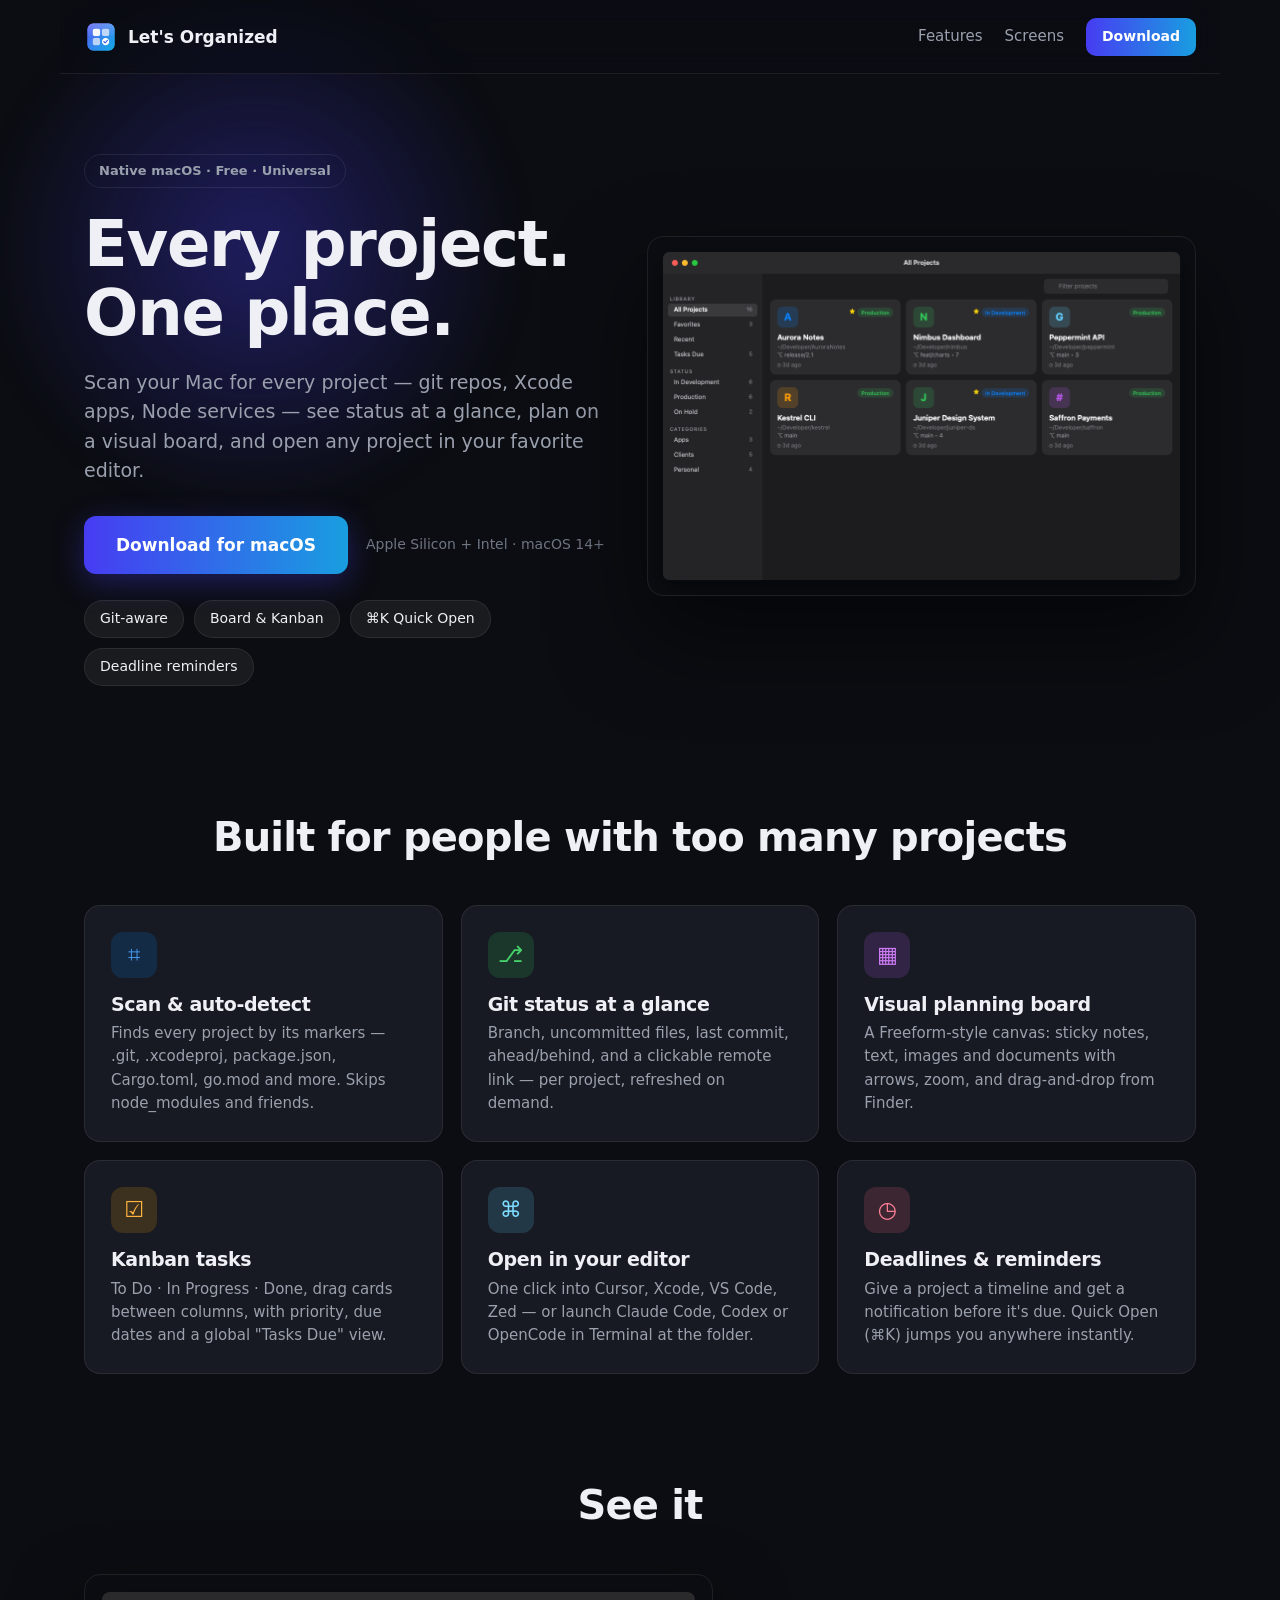
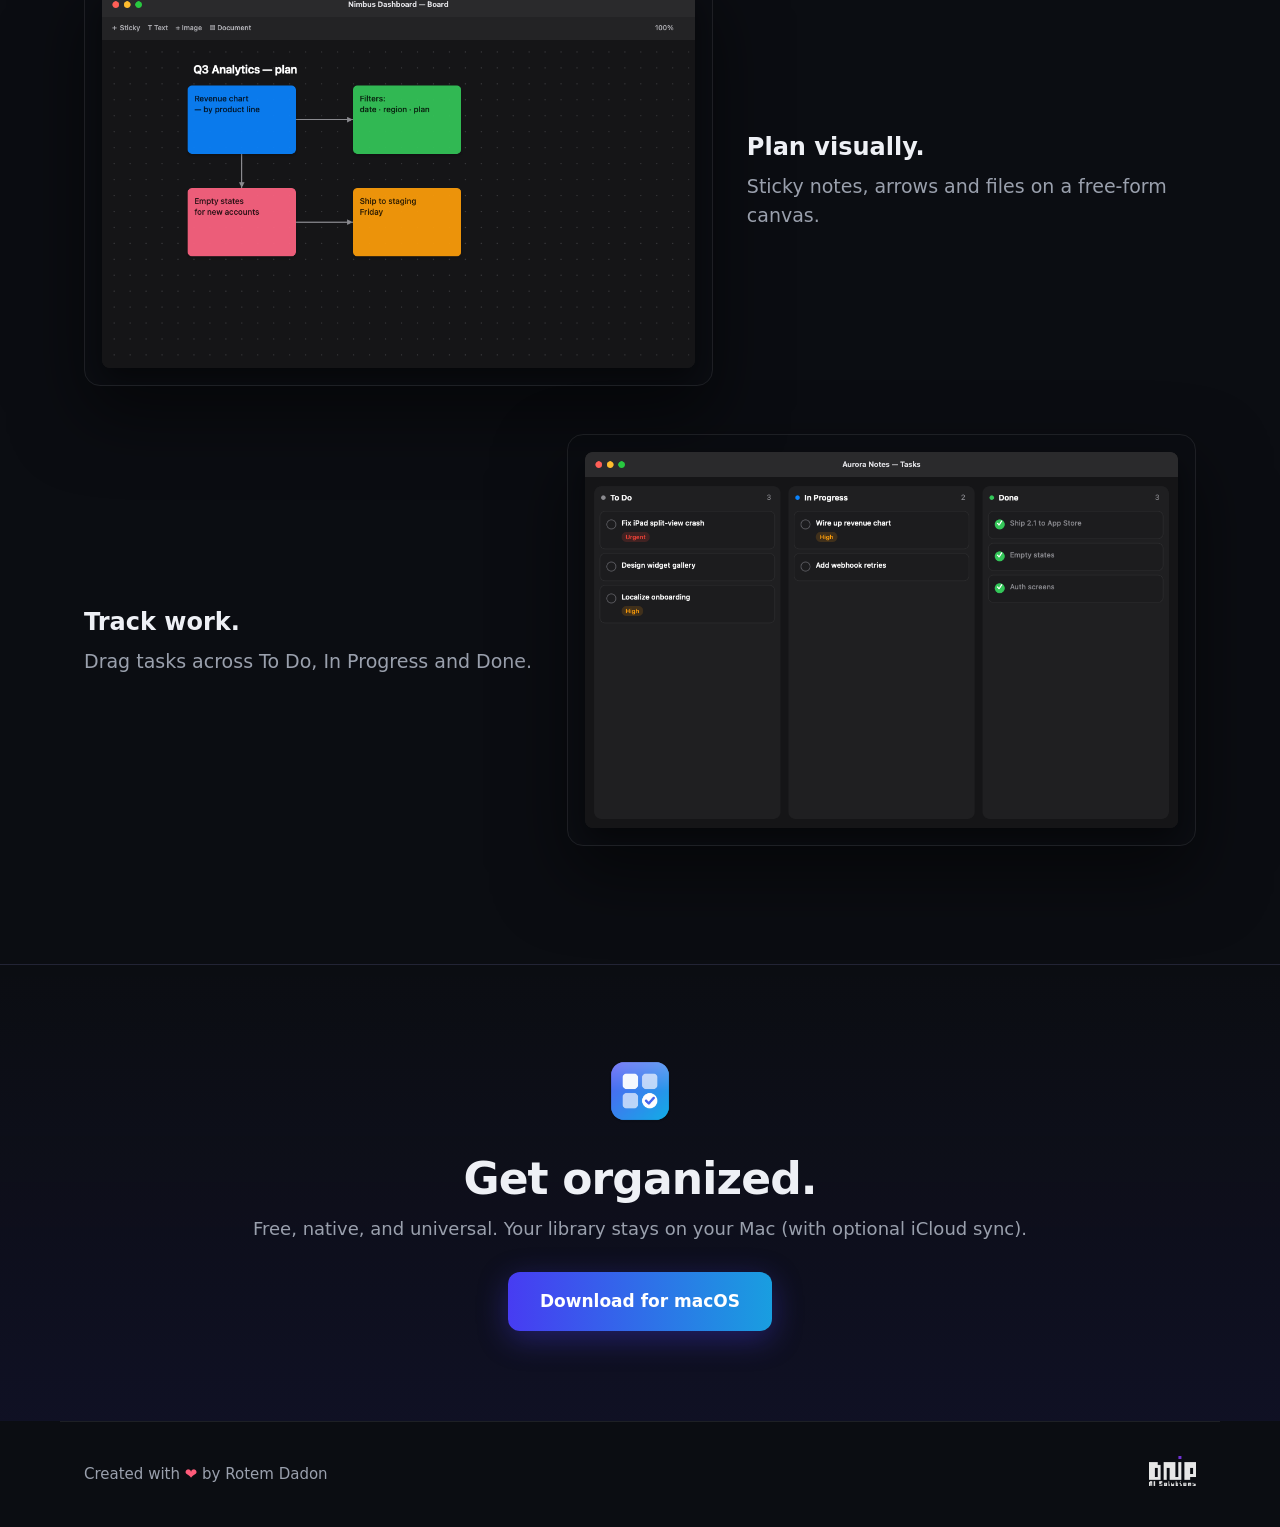
==== index.html @ ab9e4df1 "Let's Organized — website & downloads" ====
<!DOCTYPE html>
<html lang="en">
<head>
<meta charset="UTF-8" />
<meta name="viewport" content="width=device-width, initial-scale=1.0" />
<title>Let's Organized — Every project on your Mac, in one place</title>
<meta name="description" content="A native macOS app that brings every project on your Mac into one place — git status, tasks, a visual planning board, and one-click editor launch." />
<meta property="og:title" content="Let's Organized" />
<meta property="og:description" content="Every project on your Mac — git status, tasks, boards, and one-click editor launch." />
<meta property="og:image" content="assets/og.png" />
<meta property="og:type" content="website" />
<link rel="icon" href="assets/appicon.png" />
<link rel="stylesheet" href="styles.css" />
</head>
<body>

<header class="nav">
  <a class="brand" href="#top">
    <img src="assets/appicon.png" alt="Let's Organized" width="34" height="34" />
    <span>Let's Organized</span>
  </a>
  <nav class="nav-links">
    <a href="#features">Features</a>
    <a href="#screens">Screens</a>
    <a class="btn btn-sm" href="https://github.com/rotem221/lets-organized-app/releases/latest">Download</a>
  </nav>
</header>

<main id="top">
  <section class="hero">
    <div class="hero-copy">
      <div class="pill">Native macOS · Free · Universal</div>
      <h1>Every project.<br />One place.</h1>
      <p class="lead">
        Scan your Mac for every project — git repos, Xcode apps, Node services —
        see status at a glance, plan on a visual board, and open any project in
        your favorite editor.
      </p>
      <div class="cta">
        <a class="btn btn-lg" href="https://github.com/rotem221/lets-organized-app/releases/latest">
          Download for macOS
        </a>
        <span class="cta-note">Apple Silicon + Intel · macOS 14+</span>
      </div>
      <div class="chips">
        <span>Git-aware</span><span>Board &amp; Kanban</span><span>⌘K Quick Open</span><span>Deadline reminders</span>
      </div>
    </div>
    <div class="hero-shot">
      <img src="assets/screenshot-grid.png" alt="Let's Organized project grid" />
    </div>
  </section>

  <section id="features" class="features">
    <h2>Built for people with too many projects</h2>
    <div class="grid">
      <div class="card">
        <div class="ic ic-a">⌗</div>
        <h3>Scan &amp; auto-detect</h3>
        <p>Finds every project by its markers — .git, .xcodeproj, package.json, Cargo.toml, go.mod and more. Skips node_modules and friends.</p>
      </div>
      <div class="card">
        <div class="ic ic-b">⎇</div>
        <h3>Git status at a glance</h3>
        <p>Branch, uncommitted files, last commit, ahead/behind, and a clickable remote link — per project, refreshed on demand.</p>
      </div>
      <div class="card">
        <div class="ic ic-c">▦</div>
        <h3>Visual planning board</h3>
        <p>A Freeform-style canvas: sticky notes, text, images and documents with arrows, zoom, and drag-and-drop from Finder.</p>
      </div>
      <div class="card">
        <div class="ic ic-d">☑</div>
        <h3>Kanban tasks</h3>
        <p>To Do · In Progress · Done, drag cards between columns, with priority, due dates and a global "Tasks Due" view.</p>
      </div>
      <div class="card">
        <div class="ic ic-e">⌘</div>
        <h3>Open in your editor</h3>
        <p>One click into Cursor, Xcode, VS Code, Zed — or launch Claude Code, Codex or OpenCode in Terminal at the folder.</p>
      </div>
      <div class="card">
        <div class="ic ic-f">◷</div>
        <h3>Deadlines &amp; reminders</h3>
        <p>Give a project a timeline and get a notification before it's due. Quick Open (⌘K) jumps you anywhere instantly.</p>
      </div>
    </div>
  </section>

  <section id="screens" class="screens">
    <h2>See it</h2>
    <div class="shot">
      <img src="assets/screenshot-board.png" alt="Planning board" />
      <div class="shot-cap"><strong>Plan visually.</strong> Sticky notes, arrows and files on a free-form canvas.</div>
    </div>
    <div class="shot reverse">
      <img src="assets/screenshot-kanban.png" alt="Kanban tasks" />
      <div class="shot-cap"><strong>Track work.</strong> Drag tasks across To Do, In Progress and Done.</div>
    </div>
  </section>

  <section class="download">
    <img src="assets/appicon.png" alt="" width="72" height="72" />
    <h2>Get organized.</h2>
    <p>Free, native, and universal. Your library stays on your Mac (with optional iCloud sync).</p>
    <a class="btn btn-lg" href="https://github.com/rotem221/lets-organized-app/releases/latest">Download for macOS</a>
  </section>
</main>

<footer class="footer">
  <span>Created with <span class="heart">❤</span> by Rotem Dadon</span>
  <a href="https://dnp.co.il" target="_blank" rel="noopener">
    <img src="assets/dnp-white.png" alt="DNP" height="30" />
  </a>
</footer>

</body>
</html>
---- styles.css ----
:root {
  --indigo: #473cf2;
  --teal: #199ee0;
  --bg: #0b0d12;
  --bg2: #12151c;
  --card: #171a22;
  --line: rgba(255, 255, 255, 0.08);
  --text: #eef0f5;
  --muted: #9aa0ad;
  --muted2: #6f7683;
  --radius: 16px;
  --max: 1160px;
}

* { box-sizing: border-box; margin: 0; padding: 0; }
html { scroll-behavior: smooth; }
body {
  font-family: -apple-system, BlinkMacSystemFont, "SF Pro Text", "Inter", system-ui, sans-serif;
  background: var(--bg);
  color: var(--text);
  line-height: 1.55;
  -webkit-font-smoothing: antialiased;
  overflow-x: hidden;
}
a { color: inherit; text-decoration: none; }
h1, h2, h3 { letter-spacing: -0.02em; line-height: 1.08; }

.btn {
  display: inline-block;
  background: linear-gradient(90deg, var(--indigo), var(--teal));
  color: #fff;
  font-weight: 600;
  border-radius: 12px;
  padding: 14px 26px;
  transition: transform .12s ease, box-shadow .12s ease;
  box-shadow: 0 8px 30px rgba(71, 60, 242, 0.35);
}
.btn:hover { transform: translateY(-2px); box-shadow: 0 12px 40px rgba(71, 60, 242, 0.45); }
.btn-sm { padding: 8px 16px; font-size: 14px; border-radius: 10px; box-shadow: none; }
.btn-lg { padding: 16px 32px; font-size: 17px; }

/* Nav */
.nav {
  position: sticky; top: 0; z-index: 20;
  display: flex; align-items: center; justify-content: space-between;
  max-width: var(--max); margin: 0 auto; padding: 18px 24px;
  backdrop-filter: saturate(150%) blur(12px);
}
.nav::before {
  content: ""; position: absolute; inset: 0;
  background: rgba(11, 13, 18, 0.6); z-index: -1;
  border-bottom: 1px solid var(--line);
}
.brand { display: flex; align-items: center; gap: 10px; font-weight: 700; font-size: 17px; }
.brand img { border-radius: 8px; }
.nav-links { display: flex; align-items: center; gap: 22px; font-size: 15px; color: var(--muted); }
.nav-links a:hover { color: var(--text); }

/* Hero */
.hero {
  max-width: var(--max); margin: 0 auto; padding: 80px 24px 60px;
  display: grid; grid-template-columns: 1fr 1.05fr; gap: 40px; align-items: center;
  position: relative;
}
.hero::before {
  content: ""; position: absolute; left: -10%; top: -20%;
  width: 620px; height: 620px; border-radius: 50%;
  background: radial-gradient(circle, rgba(71, 60, 242, 0.35), transparent 60%);
  filter: blur(20px); z-index: -1;
}
.pill {
  display: inline-block; font-size: 13px; font-weight: 600; color: var(--muted);
  border: 1px solid var(--line); border-radius: 999px; padding: 6px 14px; margin-bottom: 22px;
}
.hero h1 { font-size: 64px; font-weight: 800; margin-bottom: 20px; }
.lead { font-size: 19px; color: var(--muted); max-width: 520px; margin-bottom: 30px; }
.cta { display: flex; align-items: center; gap: 18px; flex-wrap: wrap; margin-bottom: 26px; }
.cta-note { font-size: 14px; color: var(--muted2); }
.chips { display: flex; flex-wrap: wrap; gap: 10px; }
.chips span {
  font-size: 14px; color: var(--text);
  background: rgba(255, 255, 255, 0.06); border: 1px solid var(--line);
  border-radius: 999px; padding: 7px 15px;
}
.hero-shot img {
  width: 100%; border-radius: var(--radius);
  box-shadow: 0 40px 90px rgba(0, 0, 0, 0.55);
  border: 1px solid var(--line);
}

/* Sections */
section h2 {
  font-size: 40px; font-weight: 800; text-align: center; margin-bottom: 46px;
}
.features { max-width: var(--max); margin: 0 auto; padding: 70px 24px; }
.grid { display: grid; grid-template-columns: repeat(3, 1fr); gap: 18px; }
.card {
  background: var(--card); border: 1px solid var(--line); border-radius: var(--radius);
  padding: 26px; transition: transform .15s ease, border-color .15s ease;
}
.card:hover { transform: translateY(-4px); border-color: rgba(255, 255, 255, 0.16); }
.ic {
  width: 46px; height: 46px; border-radius: 12px; display: grid; place-items: center;
  font-size: 22px; margin-bottom: 16px;
}
.ic-a { background: rgba(10, 132, 255, 0.16); color: #4aa3ff; }
.ic-b { background: rgba(52, 199, 89, 0.16); color: #46d16a; }
.ic-c { background: rgba(191, 90, 242, 0.16); color: #cd7bf5; }
.ic-d { background: rgba(255, 159, 10, 0.16); color: #ffb340; }
.ic-e { background: rgba(100, 210, 255, 0.16); color: #7ddbff; }
.ic-f { background: rgba(255, 100, 130, 0.16); color: #ff8199; }
.card h3 { font-size: 19px; margin-bottom: 8px; }
.card p { font-size: 15px; color: var(--muted); }

/* Screens */
.screens { max-width: var(--max); margin: 0 auto; padding: 40px 24px 70px; }
.shot {
  display: grid; grid-template-columns: 1.4fr 1fr; gap: 34px; align-items: center;
  margin-bottom: 48px;
}
.shot.reverse { grid-template-columns: 1fr 1.4fr; }
.shot.reverse img { order: 2; }
.shot img {
  width: 100%; border-radius: var(--radius); border: 1px solid var(--line);
  box-shadow: 0 30px 70px rgba(0, 0, 0, 0.5);
}
.shot-cap { font-size: 19px; color: var(--muted); }
.shot-cap strong { color: var(--text); display: block; font-size: 24px; margin-bottom: 6px; }

/* Download */
.download {
  text-align: center; padding: 90px 24px;
  background: linear-gradient(180deg, transparent, rgba(71, 60, 242, 0.08));
  border-top: 1px solid var(--line);
}
.download img { border-radius: 16px; margin-bottom: 20px; }
.download h2 { font-size: 44px; margin-bottom: 12px; }
.download p { color: var(--muted); font-size: 18px; margin-bottom: 30px; }

/* Footer */
.footer {
  max-width: var(--max); margin: 0 auto;
  display: flex; align-items: center; justify-content: space-between;
  padding: 34px 24px; border-top: 1px solid var(--line);
  color: var(--muted); font-size: 15px;
}
.footer .heart { color: #ff5b7a; }
.footer img { opacity: 0.9; transition: opacity .15s ease; }
.footer a:hover img { opacity: 1; }

/* Responsive */
@media (max-width: 900px) {
  .hero { grid-template-columns: 1fr; text-align: center; padding-top: 50px; }
  .hero::before { left: 20%; }
  .hero h1 { font-size: 46px; }
  .lead { margin-left: auto; margin-right: auto; }
  .cta, .chips { justify-content: center; }
  .grid { grid-template-columns: 1fr; }
  .shot, .shot.reverse { grid-template-columns: 1fr; }
  .shot.reverse img { order: 0; }
  section h2 { font-size: 32px; }
  .nav-links a:not(.btn) { display: none; }
}
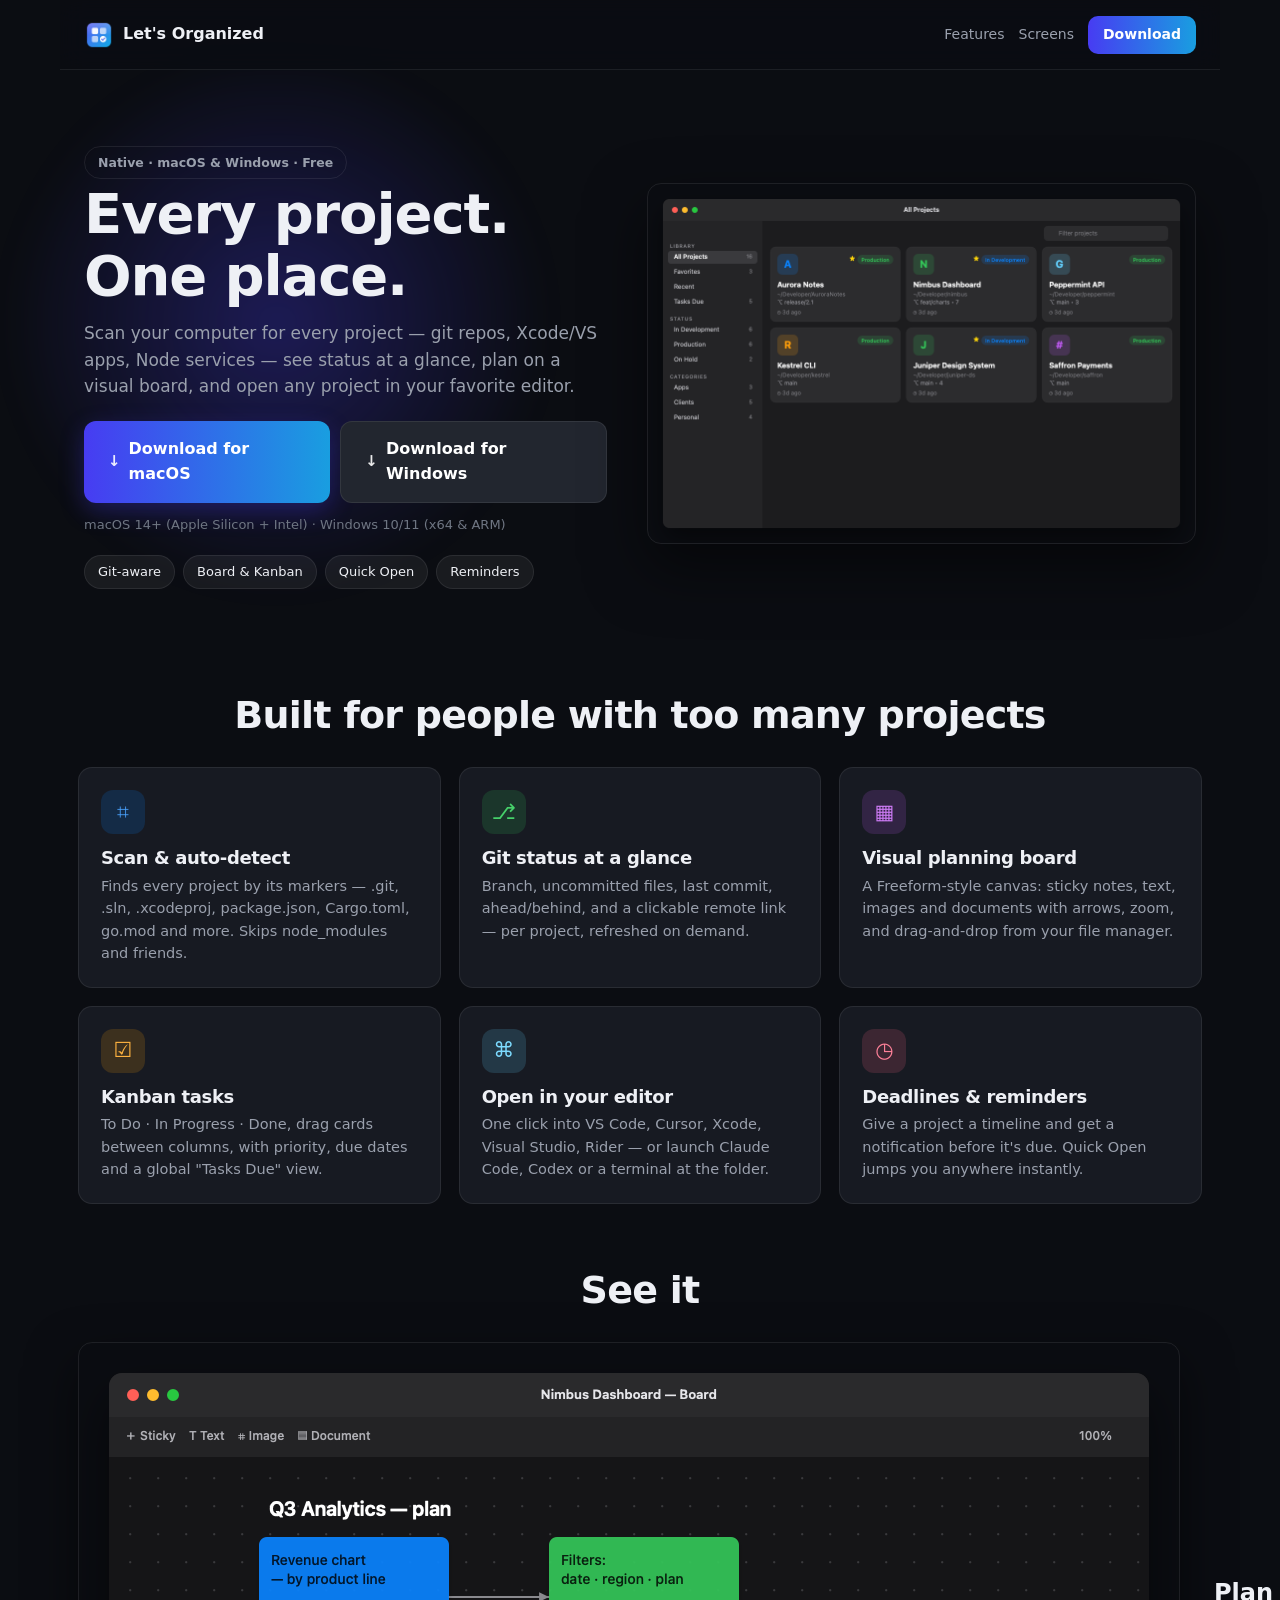
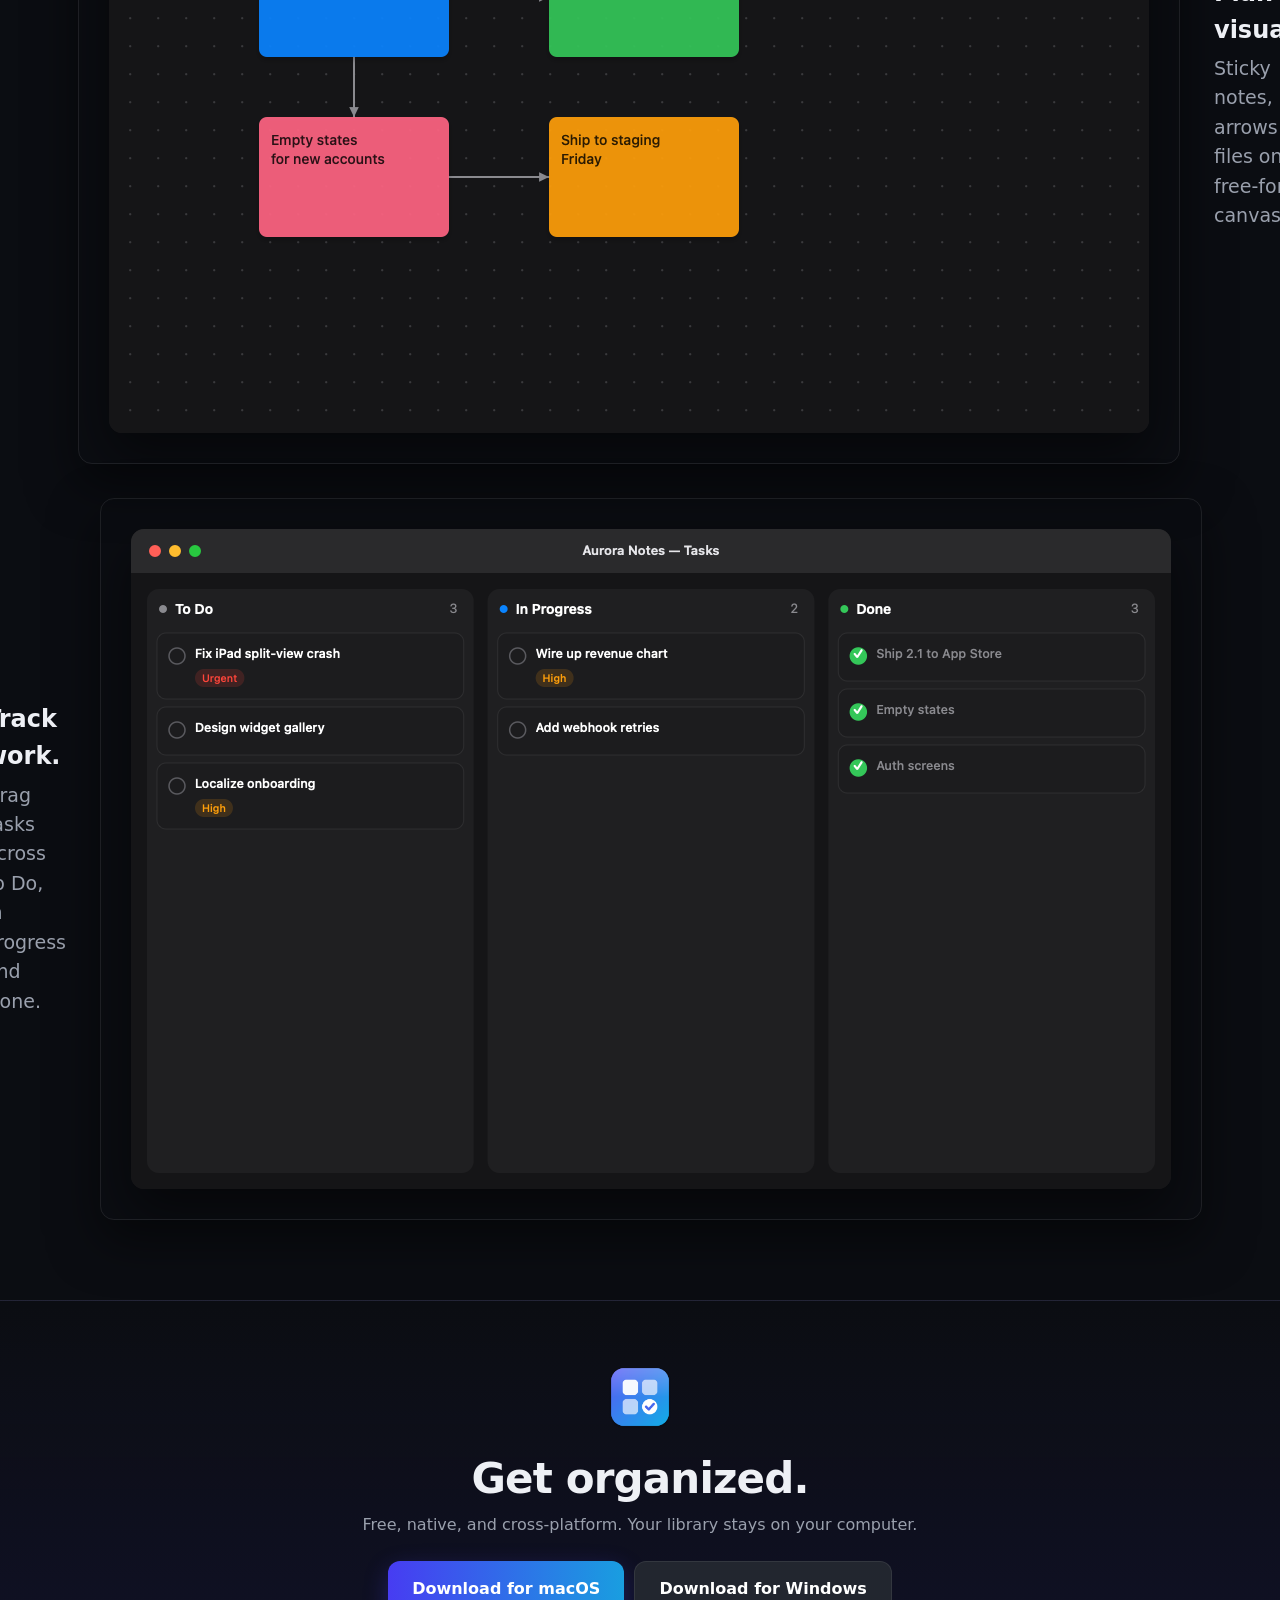
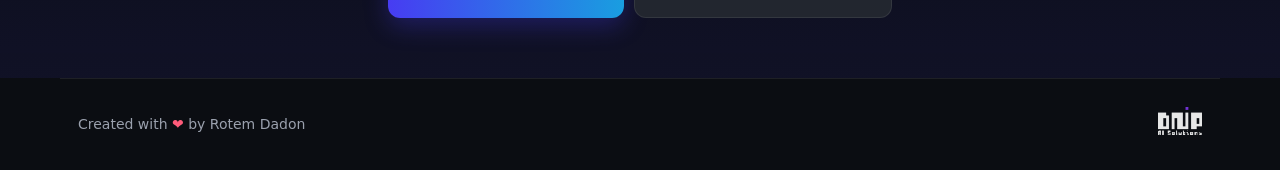
==== commit 536f9684: "site: add Windows download + mobile-first responsive redesign" ====
--- a/index.html
+++ b/index.html
@@ -3,10 +3,10 @@
 <head>
 <meta charset="UTF-8" />
 <meta name="viewport" content="width=device-width, initial-scale=1.0" />
-<title>Let's Organized — Every project on your Mac, in one place</title>
-<meta name="description" content="A native macOS app that brings every project on your Mac into one place — git status, tasks, a visual planning board, and one-click editor launch." />
+<title>Let's Organized — Every project on your Mac &amp; PC, in one place</title>
+<meta name="description" content="A native macOS & Windows app that brings every project into one place — git status, tasks, a visual planning board, and one-click editor launch." />
 <meta property="og:title" content="Let's Organized" />
-<meta property="og:description" content="Every project on your Mac — git status, tasks, boards, and one-click editor launch." />
+<meta property="og:description" content="Every project on your Mac & PC — git status, tasks, boards, and one-click editor launch." />
 <meta property="og:image" content="assets/og.png" />
 <meta property="og:type" content="website" />
 <link rel="icon" href="assets/appicon.png" />
@@ -16,101 +16,83 @@
 
 <header class="nav">
   <a class="brand" href="#top">
-    <img src="assets/appicon.png" alt="Let's Organized" width="34" height="34" />
+    <img src="assets/appicon.png" alt="Let's Organized" width="30" height="30" />
     <span>Let's Organized</span>
   </a>
   <nav class="nav-links">
     <a href="#features">Features</a>
     <a href="#screens">Screens</a>
-    <a class="btn btn-sm" href="https://github.com/rotem221/lets-organized-app/releases/latest">Download</a>
+    <a class="btn btn-sm" href="#download">Download</a>
   </nav>
 </header>
 
 <main id="top">
   <section class="hero">
     <div class="hero-copy">
-      <div class="pill">Native macOS · Free · Universal</div>
+      <div class="pill">Native · macOS &amp; Windows · Free</div>
       <h1>Every project.<br />One place.</h1>
       <p class="lead">
-        Scan your Mac for every project — git repos, Xcode apps, Node services —
-        see status at a glance, plan on a visual board, and open any project in
-        your favorite editor.
+        Scan your computer for every project — git repos, Xcode/VS apps, Node
+        services — see status at a glance, plan on a visual board, and open any
+        project in your favorite editor.
       </p>
-      <div class="cta">
+      <div class="cta" id="download">
         <a class="btn btn-lg" href="https://github.com/rotem221/lets-organized-app/releases/latest">
-          Download for macOS
+          <span class="btn-ic">↓</span> Download for macOS
         </a>
-        <span class="cta-note">Apple Silicon + Intel · macOS 14+</span>
+        <a class="btn btn-lg btn-alt" href="https://github.com/rotem221/lets-organized-app-win/releases/latest">
+          <span class="btn-ic">↓</span> Download for Windows
+        </a>
       </div>
+      <p class="cta-note">macOS 14+ (Apple Silicon + Intel) · Windows 10/11 (x64 &amp; ARM)</p>
       <div class="chips">
-        <span>Git-aware</span><span>Board &amp; Kanban</span><span>⌘K Quick Open</span><span>Deadline reminders</span>
+        <span>Git-aware</span><span>Board &amp; Kanban</span><span>Quick Open</span><span>Reminders</span>
       </div>
     </div>
     <div class="hero-shot">
-      <img src="assets/screenshot-grid.png" alt="Let's Organized project grid" />
+      <img src="assets/screenshot-grid.png" alt="Let's Organized project grid" loading="lazy" />
     </div>
   </section>
 
   <section id="features" class="features">
     <h2>Built for people with too many projects</h2>
     <div class="grid">
-      <div class="card">
-        <div class="ic ic-a">⌗</div>
-        <h3>Scan &amp; auto-detect</h3>
-        <p>Finds every project by its markers — .git, .xcodeproj, package.json, Cargo.toml, go.mod and more. Skips node_modules and friends.</p>
-      </div>
-      <div class="card">
-        <div class="ic ic-b">⎇</div>
-        <h3>Git status at a glance</h3>
-        <p>Branch, uncommitted files, last commit, ahead/behind, and a clickable remote link — per project, refreshed on demand.</p>
-      </div>
-      <div class="card">
-        <div class="ic ic-c">▦</div>
-        <h3>Visual planning board</h3>
-        <p>A Freeform-style canvas: sticky notes, text, images and documents with arrows, zoom, and drag-and-drop from Finder.</p>
-      </div>
-      <div class="card">
-        <div class="ic ic-d">☑</div>
-        <h3>Kanban tasks</h3>
-        <p>To Do · In Progress · Done, drag cards between columns, with priority, due dates and a global "Tasks Due" view.</p>
-      </div>
-      <div class="card">
-        <div class="ic ic-e">⌘</div>
-        <h3>Open in your editor</h3>
-        <p>One click into Cursor, Xcode, VS Code, Zed — or launch Claude Code, Codex or OpenCode in Terminal at the folder.</p>
-      </div>
-      <div class="card">
-        <div class="ic ic-f">◷</div>
-        <h3>Deadlines &amp; reminders</h3>
-        <p>Give a project a timeline and get a notification before it's due. Quick Open (⌘K) jumps you anywhere instantly.</p>
-      </div>
+      <div class="card"><div class="ic ic-a">⌗</div><h3>Scan &amp; auto-detect</h3><p>Finds every project by its markers — .git, .sln, .xcodeproj, package.json, Cargo.toml, go.mod and more. Skips node_modules and friends.</p></div>
+      <div class="card"><div class="ic ic-b">⎇</div><h3>Git status at a glance</h3><p>Branch, uncommitted files, last commit, ahead/behind, and a clickable remote link — per project, refreshed on demand.</p></div>
+      <div class="card"><div class="ic ic-c">▦</div><h3>Visual planning board</h3><p>A Freeform-style canvas: sticky notes, text, images and documents with arrows, zoom, and drag-and-drop from your file manager.</p></div>
+      <div class="card"><div class="ic ic-d">☑</div><h3>Kanban tasks</h3><p>To Do · In Progress · Done, drag cards between columns, with priority, due dates and a global "Tasks Due" view.</p></div>
+      <div class="card"><div class="ic ic-e">⌘</div><h3>Open in your editor</h3><p>One click into VS Code, Cursor, Xcode, Visual Studio, Rider — or launch Claude Code, Codex or a terminal at the folder.</p></div>
+      <div class="card"><div class="ic ic-f">◷</div><h3>Deadlines &amp; reminders</h3><p>Give a project a timeline and get a notification before it's due. Quick Open jumps you anywhere instantly.</p></div>
     </div>
   </section>
 
   <section id="screens" class="screens">
     <h2>See it</h2>
     <div class="shot">
-      <img src="assets/screenshot-board.png" alt="Planning board" />
+      <img src="assets/screenshot-board.png" alt="Planning board" loading="lazy" />
       <div class="shot-cap"><strong>Plan visually.</strong> Sticky notes, arrows and files on a free-form canvas.</div>
     </div>
     <div class="shot reverse">
-      <img src="assets/screenshot-kanban.png" alt="Kanban tasks" />
+      <img src="assets/screenshot-kanban.png" alt="Kanban tasks" loading="lazy" />
       <div class="shot-cap"><strong>Track work.</strong> Drag tasks across To Do, In Progress and Done.</div>
     </div>
   </section>
 
-  <section class="download">
+  <section class="download-cta">
     <img src="assets/appicon.png" alt="" width="72" height="72" />
     <h2>Get organized.</h2>
-    <p>Free, native, and universal. Your library stays on your Mac (with optional iCloud sync).</p>
-    <a class="btn btn-lg" href="https://github.com/rotem221/lets-organized-app/releases/latest">Download for macOS</a>
+    <p>Free, native, and cross-platform. Your library stays on your computer.</p>
+    <div class="cta cta-center">
+      <a class="btn btn-lg" href="https://github.com/rotem221/lets-organized-app/releases/latest">Download for macOS</a>
+      <a class="btn btn-lg btn-alt" href="https://github.com/rotem221/lets-organized-app-win/releases/latest">Download for Windows</a>
+    </div>
   </section>
 </main>
 
 <footer class="footer">
   <span>Created with <span class="heart">❤</span> by Rotem Dadon</span>
   <a href="https://dnp.co.il" target="_blank" rel="noopener">
-    <img src="assets/dnp-white.png" alt="DNP" height="30" />
+    <img src="assets/dnp-white.png" alt="DNP" height="28" />
   </a>
 </footer>
 
--- a/styles.css
+++ b/styles.css
@@ -1,21 +1,21 @@
+/* Mobile-first. Base styles target small screens; min-width queries scale up. */
 :root {
   --indigo: #473cf2;
   --teal: #199ee0;
   --bg: #0b0d12;
-  --bg2: #12151c;
   --card: #171a22;
   --line: rgba(255, 255, 255, 0.08);
   --text: #eef0f5;
   --muted: #9aa0ad;
   --muted2: #6f7683;
-  --radius: 16px;
+  --radius: 14px;
   --max: 1160px;
 }
 
 * { box-sizing: border-box; margin: 0; padding: 0; }
-html { scroll-behavior: smooth; }
+html { scroll-behavior: smooth; -webkit-text-size-adjust: 100%; }
 body {
-  font-family: -apple-system, BlinkMacSystemFont, "SF Pro Text", "Inter", system-ui, sans-serif;
+  font-family: -apple-system, BlinkMacSystemFont, "Segoe UI", "Inter", system-ui, sans-serif;
   background: var(--bg);
   color: var(--text);
   line-height: 1.55;
@@ -23,141 +23,145 @@
   overflow-x: hidden;
 }
 a { color: inherit; text-decoration: none; }
-h1, h2, h3 { letter-spacing: -0.02em; line-height: 1.08; }
+h1, h2, h3 { letter-spacing: -0.02em; line-height: 1.1; }
+img { max-width: 100%; }
 
+/* Buttons */
 .btn {
-  display: inline-block;
+  display: inline-flex; align-items: center; justify-content: center; gap: 8px;
   background: linear-gradient(90deg, var(--indigo), var(--teal));
-  color: #fff;
-  font-weight: 600;
-  border-radius: 12px;
-  padding: 14px 26px;
-  transition: transform .12s ease, box-shadow .12s ease;
-  box-shadow: 0 8px 30px rgba(71, 60, 242, 0.35);
+  color: #fff; font-weight: 600; border-radius: 12px;
+  padding: 13px 22px; transition: transform .12s ease, box-shadow .12s ease;
+  box-shadow: 0 8px 24px rgba(71, 60, 242, 0.3);
 }
-.btn:hover { transform: translateY(-2px); box-shadow: 0 12px 40px rgba(71, 60, 242, 0.45); }
-.btn-sm { padding: 8px 16px; font-size: 14px; border-radius: 10px; box-shadow: none; }
-.btn-lg { padding: 16px 32px; font-size: 17px; }
+.btn:active { transform: translateY(1px); }
+.btn-alt { background: #22262f; box-shadow: none; border: 1px solid var(--line); }
+.btn-sm { padding: 8px 15px; font-size: 14px; border-radius: 10px; box-shadow: none; }
+.btn-lg { padding: 15px 24px; font-size: 16px; }
+.btn-ic { font-size: 15px; opacity: 0.9; }
+@media (hover: hover) {
+  .btn:hover { transform: translateY(-2px); box-shadow: 0 12px 34px rgba(71, 60, 242, 0.4); }
+  .btn-alt:hover { box-shadow: 0 10px 24px rgba(0,0,0,0.3); }
+}
 
 /* Nav */
 .nav {
   position: sticky; top: 0; z-index: 20;
   display: flex; align-items: center; justify-content: space-between;
-  max-width: var(--max); margin: 0 auto; padding: 18px 24px;
+  max-width: var(--max); margin: 0 auto; padding: 12px 18px;
   backdrop-filter: saturate(150%) blur(12px);
 }
 .nav::before {
-  content: ""; position: absolute; inset: 0;
-  background: rgba(11, 13, 18, 0.6); z-index: -1;
-  border-bottom: 1px solid var(--line);
+  content: ""; position: absolute; inset: 0; z-index: -1;
+  background: rgba(11, 13, 18, 0.7); border-bottom: 1px solid var(--line);
 }
-.brand { display: flex; align-items: center; gap: 10px; font-weight: 700; font-size: 17px; }
+.brand { display: flex; align-items: center; gap: 9px; font-weight: 700; font-size: 16px; }
 .brand img { border-radius: 8px; }
-.nav-links { display: flex; align-items: center; gap: 22px; font-size: 15px; color: var(--muted); }
-.nav-links a:hover { color: var(--text); }
+.nav-links { display: flex; align-items: center; gap: 14px; font-size: 14px; color: var(--muted); }
+.nav-links a:not(.btn) { display: none; }
 
 /* Hero */
 .hero {
-  max-width: var(--max); margin: 0 auto; padding: 80px 24px 60px;
-  display: grid; grid-template-columns: 1fr 1.05fr; gap: 40px; align-items: center;
-  position: relative;
+  max-width: var(--max); margin: 0 auto; padding: 44px 18px 40px;
+  display: flex; flex-direction: column; gap: 30px; position: relative;
 }
 .hero::before {
-  content: ""; position: absolute; left: -10%; top: -20%;
-  width: 620px; height: 620px; border-radius: 50%;
-  background: radial-gradient(circle, rgba(71, 60, 242, 0.35), transparent 60%);
-  filter: blur(20px); z-index: -1;
+  content: ""; position: absolute; left: 10%; top: -10%;
+  width: 420px; height: 420px; border-radius: 50%; z-index: -1;
+  background: radial-gradient(circle, rgba(71, 60, 242, 0.3), transparent 62%);
+  filter: blur(16px);
 }
 .pill {
-  display: inline-block; font-size: 13px; font-weight: 600; color: var(--muted);
-  border: 1px solid var(--line); border-radius: 999px; padding: 6px 14px; margin-bottom: 22px;
+  display: inline-block; align-self: flex-start; font-size: 12.5px; font-weight: 600;
+  color: var(--muted); border: 1px solid var(--line); border-radius: 999px; padding: 6px 13px; margin-bottom: 4px;
 }
-.hero h1 { font-size: 64px; font-weight: 800; margin-bottom: 20px; }
-.lead { font-size: 19px; color: var(--muted); max-width: 520px; margin-bottom: 30px; }
-.cta { display: flex; align-items: center; gap: 18px; flex-wrap: wrap; margin-bottom: 26px; }
-.cta-note { font-size: 14px; color: var(--muted2); }
-.chips { display: flex; flex-wrap: wrap; gap: 10px; }
+.hero h1 { font-size: clamp(40px, 12vw, 56px); font-weight: 800; margin-bottom: 14px; }
+.lead { font-size: 17px; color: var(--muted); margin-bottom: 22px; }
+.cta { display: flex; flex-direction: column; gap: 10px; margin-bottom: 12px; }
+.cta .btn { width: 100%; }
+.cta-note { font-size: 13px; color: var(--muted2); margin-bottom: 20px; }
+.chips { display: flex; flex-wrap: wrap; gap: 8px; }
 .chips span {
-  font-size: 14px; color: var(--text);
-  background: rgba(255, 255, 255, 0.06); border: 1px solid var(--line);
-  border-radius: 999px; padding: 7px 15px;
+  font-size: 13px; background: rgba(255, 255, 255, 0.06);
+  border: 1px solid var(--line); border-radius: 999px; padding: 6px 13px;
 }
 .hero-shot img {
-  width: 100%; border-radius: var(--radius);
-  box-shadow: 0 40px 90px rgba(0, 0, 0, 0.55);
-  border: 1px solid var(--line);
+  width: 100%; border-radius: var(--radius); border: 1px solid var(--line);
+  box-shadow: 0 24px 60px rgba(0, 0, 0, 0.5);
 }
 
 /* Sections */
-section h2 {
-  font-size: 40px; font-weight: 800; text-align: center; margin-bottom: 46px;
+section h2 { font-size: clamp(26px, 7vw, 38px); font-weight: 800; text-align: center; margin-bottom: 30px; }
+.features { max-width: var(--max); margin: 0 auto; padding: 46px 18px; }
+.grid { display: grid; grid-template-columns: 1fr; gap: 14px; }
+.card {
+  background: var(--card); border: 1px solid var(--line); border-radius: var(--radius); padding: 22px;
 }
-.features { max-width: var(--max); margin: 0 auto; padding: 70px 24px; }
-.grid { display: grid; grid-template-columns: repeat(3, 1fr); gap: 18px; }
-.card {
-  background: var(--card); border: 1px solid var(--line); border-radius: var(--radius);
-  padding: 26px; transition: transform .15s ease, border-color .15s ease;
+.ic {
+  width: 44px; height: 44px; border-radius: 12px; display: grid; place-items: center;
+  font-size: 21px; margin-bottom: 14px;
 }
-.card:hover { transform: translateY(-4px); border-color: rgba(255, 255, 255, 0.16); }
-.ic {
-  width: 46px; height: 46px; border-radius: 12px; display: grid; place-items: center;
-  font-size: 22px; margin-bottom: 16px;
-}
-.ic-a { background: rgba(10, 132, 255, 0.16); color: #4aa3ff; }
-.ic-b { background: rgba(52, 199, 89, 0.16); color: #46d16a; }
-.ic-c { background: rgba(191, 90, 242, 0.16); color: #cd7bf5; }
-.ic-d { background: rgba(255, 159, 10, 0.16); color: #ffb340; }
-.ic-e { background: rgba(100, 210, 255, 0.16); color: #7ddbff; }
-.ic-f { background: rgba(255, 100, 130, 0.16); color: #ff8199; }
-.card h3 { font-size: 19px; margin-bottom: 8px; }
-.card p { font-size: 15px; color: var(--muted); }
+.ic-a { background: rgba(10,132,255,.16); color: #4aa3ff; }
+.ic-b { background: rgba(52,199,89,.16); color: #46d16a; }
+.ic-c { background: rgba(191,90,242,.16); color: #cd7bf5; }
+.ic-d { background: rgba(255,159,10,.16); color: #ffb340; }
+.ic-e { background: rgba(100,210,255,.16); color: #7ddbff; }
+.ic-f { background: rgba(255,100,130,.16); color: #ff8199; }
+.card h3 { font-size: 18px; margin-bottom: 7px; }
+.card p { font-size: 14.5px; color: var(--muted); }
 
 /* Screens */
-.screens { max-width: var(--max); margin: 0 auto; padding: 40px 24px 70px; }
-.shot {
-  display: grid; grid-template-columns: 1.4fr 1fr; gap: 34px; align-items: center;
-  margin-bottom: 48px;
-}
-.shot.reverse { grid-template-columns: 1fr 1.4fr; }
-.shot.reverse img { order: 2; }
-.shot img {
-  width: 100%; border-radius: var(--radius); border: 1px solid var(--line);
-  box-shadow: 0 30px 70px rgba(0, 0, 0, 0.5);
-}
-.shot-cap { font-size: 19px; color: var(--muted); }
-.shot-cap strong { color: var(--text); display: block; font-size: 24px; margin-bottom: 6px; }
+.screens { max-width: var(--max); margin: 0 auto; padding: 20px 18px 46px; }
+.shot { display: flex; flex-direction: column; gap: 16px; margin-bottom: 34px; }
+.shot img { width: 100%; border-radius: var(--radius); border: 1px solid var(--line); box-shadow: 0 20px 50px rgba(0,0,0,.5); }
+.shot-cap { font-size: 17px; color: var(--muted); }
+.shot-cap strong { color: var(--text); display: block; font-size: 21px; margin-bottom: 5px; }
 
-/* Download */
-.download {
-  text-align: center; padding: 90px 24px;
-  background: linear-gradient(180deg, transparent, rgba(71, 60, 242, 0.08));
+/* Download CTA */
+.download-cta {
+  text-align: center; padding: 60px 18px;
+  background: linear-gradient(180deg, transparent, rgba(71,60,242,.09));
   border-top: 1px solid var(--line);
 }
-.download img { border-radius: 16px; margin-bottom: 20px; }
-.download h2 { font-size: 44px; margin-bottom: 12px; }
-.download p { color: var(--muted); font-size: 18px; margin-bottom: 30px; }
+.download-cta img { border-radius: 16px; margin-bottom: 16px; }
+.download-cta h2 { font-size: clamp(30px, 8vw, 42px); margin-bottom: 10px; }
+.download-cta p { color: var(--muted); font-size: 16px; margin-bottom: 24px; }
+.cta-center { max-width: 340px; margin: 0 auto; }
 
 /* Footer */
 .footer {
   max-width: var(--max); margin: 0 auto;
-  display: flex; align-items: center; justify-content: space-between;
-  padding: 34px 24px; border-top: 1px solid var(--line);
-  color: var(--muted); font-size: 15px;
+  display: flex; flex-direction: column; align-items: center; gap: 14px;
+  padding: 28px 18px; border-top: 1px solid var(--line); color: var(--muted); font-size: 14px; text-align: center;
 }
 .footer .heart { color: #ff5b7a; }
-.footer img { opacity: 0.9; transition: opacity .15s ease; }
-.footer a:hover img { opacity: 1; }
+.footer img { opacity: .9; }
 
-/* Responsive */
-@media (max-width: 900px) {
-  .hero { grid-template-columns: 1fr; text-align: center; padding-top: 50px; }
-  .hero::before { left: 20%; }
-  .hero h1 { font-size: 46px; }
-  .lead { margin-left: auto; margin-right: auto; }
-  .cta, .chips { justify-content: center; }
-  .grid { grid-template-columns: 1fr; }
-  .shot, .shot.reverse { grid-template-columns: 1fr; }
-  .shot.reverse img { order: 0; }
-  section h2 { font-size: 32px; }
-  .nav-links a:not(.btn) { display: none; }
+/* ===== Tablet ===== */
+@media (min-width: 680px) {
+  .nav-links a:not(.btn) { display: inline; }
+  .nav-links a:hover { color: var(--text); }
+  .cta { flex-direction: row; }
+  .cta .btn { width: auto; }
+  .grid { grid-template-columns: 1fr 1fr; }
+  .cta-center { max-width: none; display: flex; justify-content: center; }
 }
+
+/* ===== Desktop ===== */
+@media (min-width: 980px) {
+  .nav { padding: 16px 24px; }
+  .hero {
+    flex-direction: row; align-items: center; gap: 40px; padding: 76px 24px 60px;
+  }
+  .hero-copy { flex: 1; }
+  .hero-shot { flex: 1.05; }
+  .hero::before { left: -8%; width: 620px; height: 620px; }
+  .lead { max-width: 520px; }
+  .grid { grid-template-columns: repeat(3, 1fr); gap: 18px; }
+  .shot { flex-direction: row; align-items: center; gap: 34px; }
+  .shot img { flex: 1.4; }
+  .shot-cap { flex: 1; font-size: 19px; }
+  .shot-cap strong { font-size: 24px; }
+  .shot.reverse { flex-direction: row-reverse; }
+  .footer { flex-direction: row; justify-content: space-between; }
+}
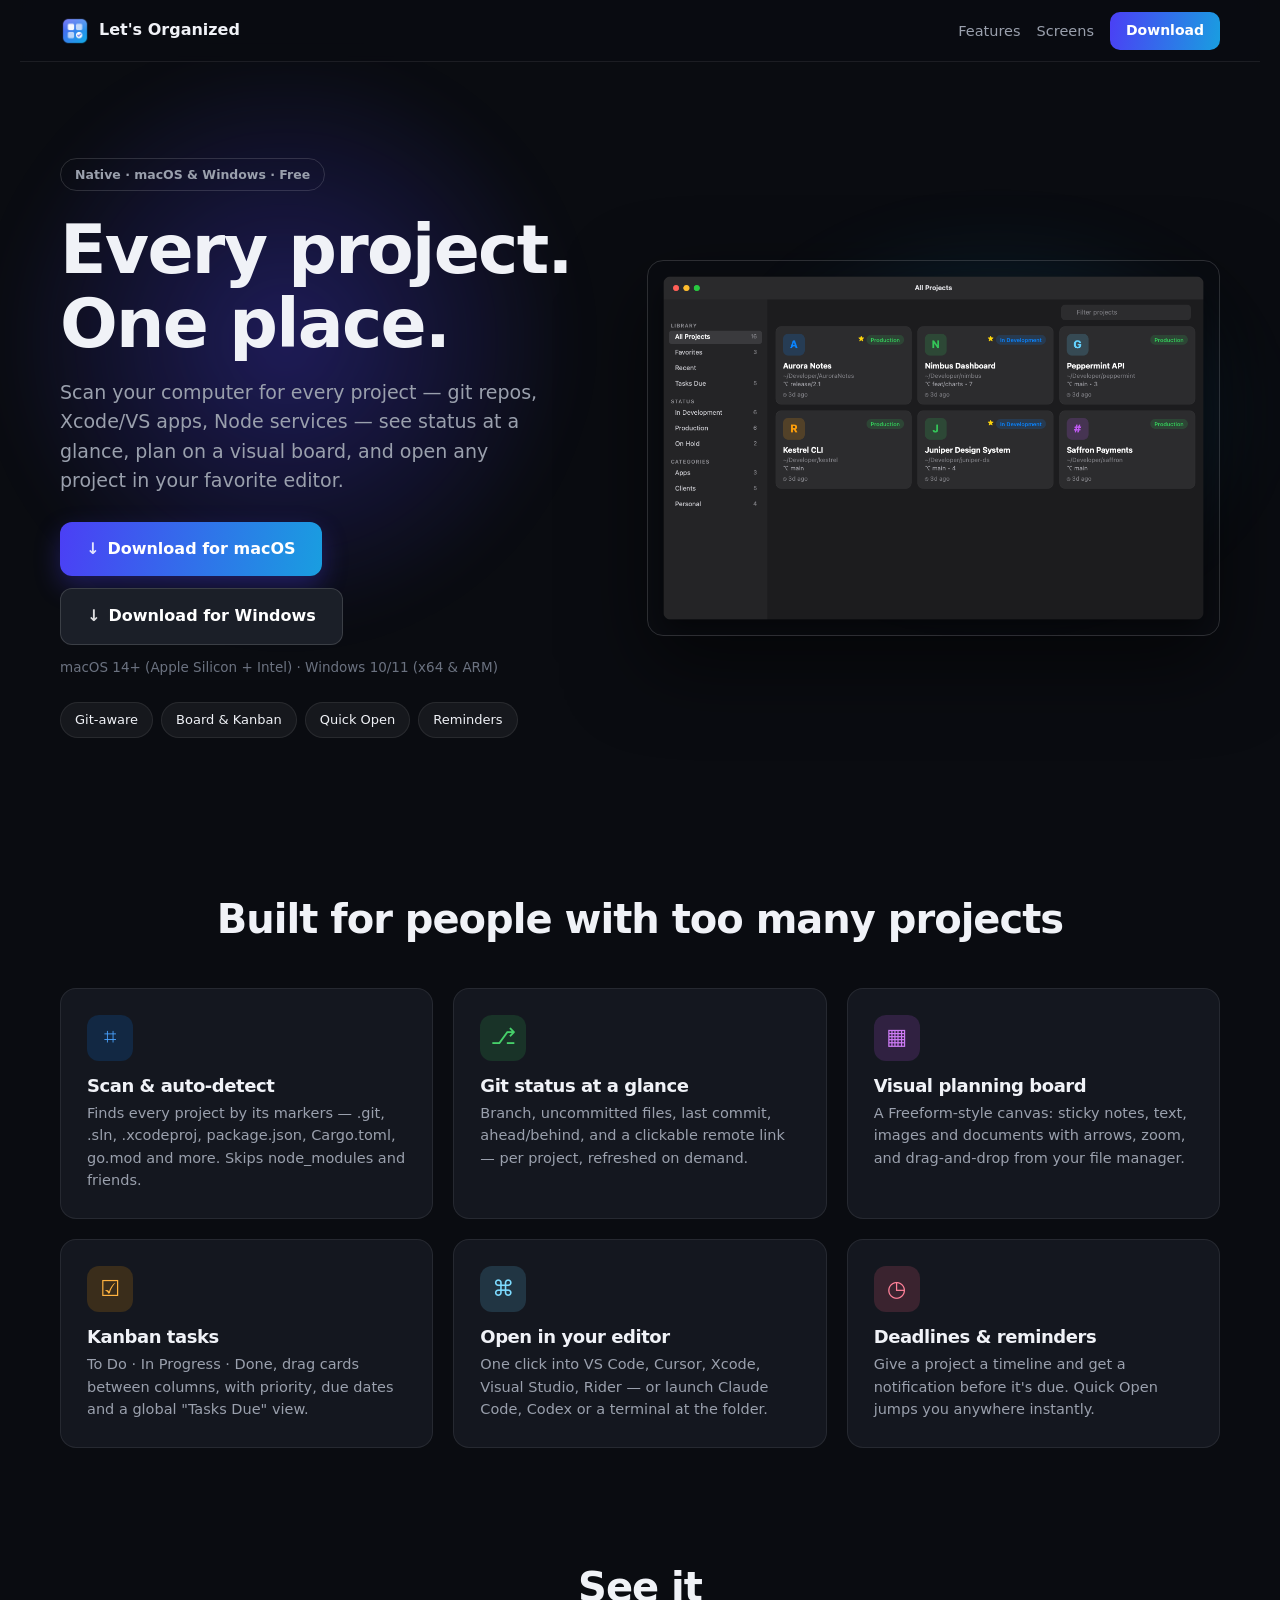
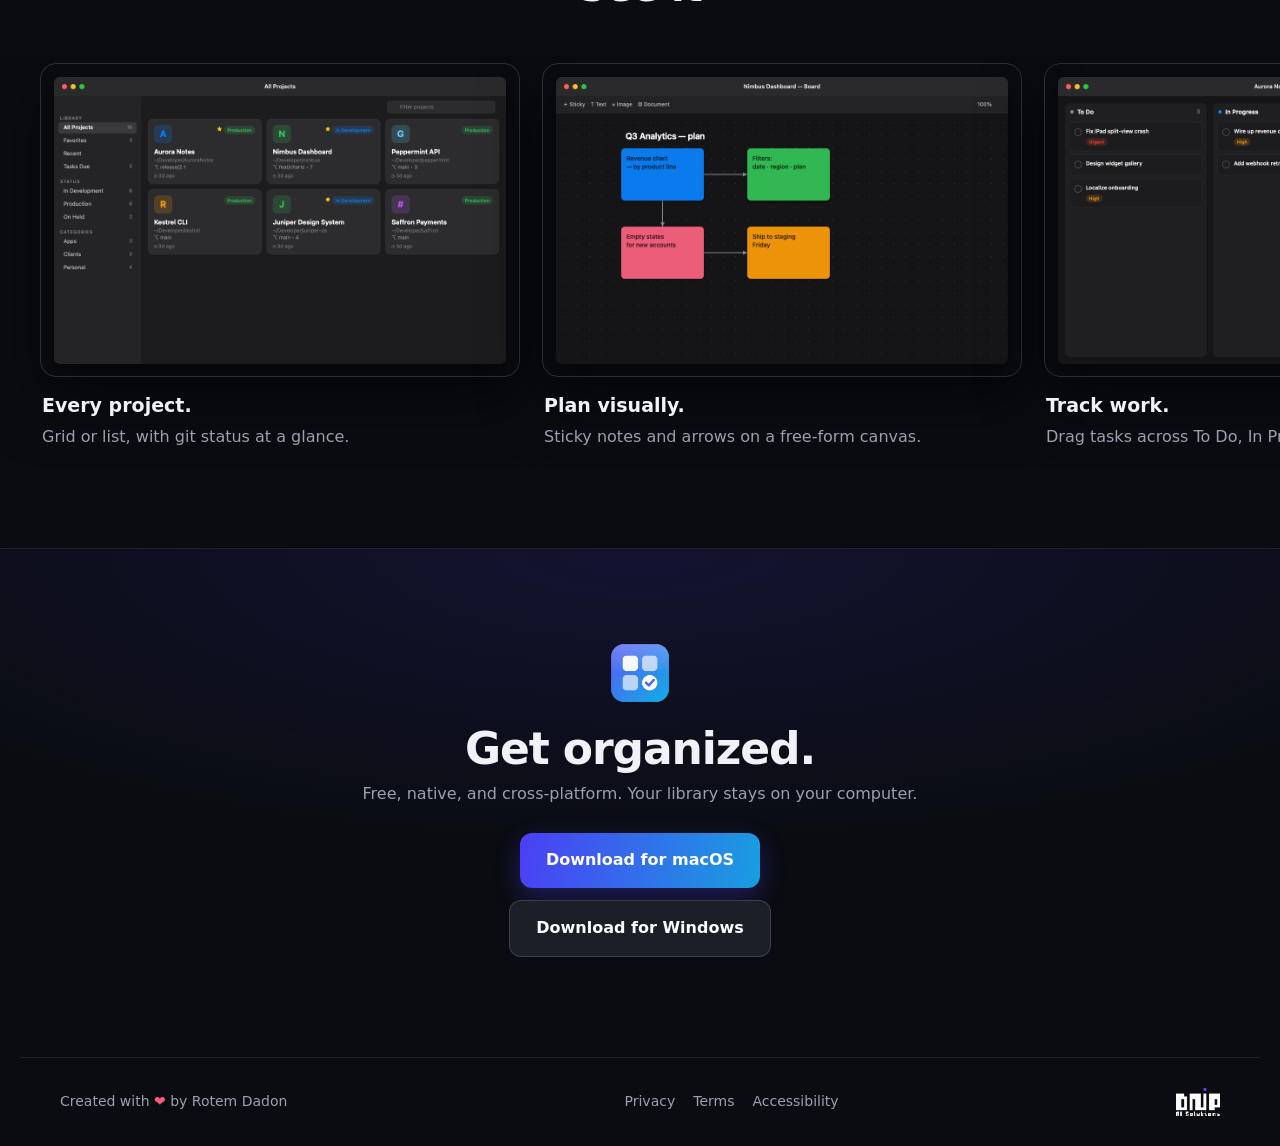
==== commit 39bfbbfc: "site: uniform scrollable 'See it' strip + privacy/terms/accessibility pages" ====
--- a/index.html
+++ b/index.html
@@ -68,13 +68,19 @@
 
   <section id="screens" class="screens">
     <h2>See it</h2>
-    <div class="shot">
-      <img src="assets/screenshot-board.png" alt="Planning board" loading="lazy" />
-      <div class="shot-cap"><strong>Plan visually.</strong> Sticky notes, arrows and files on a free-form canvas.</div>
-    </div>
-    <div class="shot reverse">
-      <img src="assets/screenshot-kanban.png" alt="Kanban tasks" loading="lazy" />
-      <div class="shot-cap"><strong>Track work.</strong> Drag tasks across To Do, In Progress and Done.</div>
+    <div class="shots-scroll" role="list">
+      <figure class="shot-card" role="listitem">
+        <img src="assets/screenshot-grid.png" alt="Project grid" loading="lazy" />
+        <figcaption><strong>Every project.</strong> Grid or list, with git status at a glance.</figcaption>
+      </figure>
+      <figure class="shot-card" role="listitem">
+        <img src="assets/screenshot-board.png" alt="Planning board" loading="lazy" />
+        <figcaption><strong>Plan visually.</strong> Sticky notes and arrows on a free-form canvas.</figcaption>
+      </figure>
+      <figure class="shot-card" role="listitem">
+        <img src="assets/screenshot-kanban.png" alt="Kanban tasks" loading="lazy" />
+        <figcaption><strong>Track work.</strong> Drag tasks across To Do, In Progress and Done.</figcaption>
+      </figure>
     </div>
   </section>
 
@@ -91,6 +97,11 @@
 
 <footer class="footer">
   <span>Created with <span class="heart">❤</span> by Rotem Dadon</span>
+  <nav class="footer-links">
+    <a href="privacy.html">Privacy</a>
+    <a href="terms.html">Terms</a>
+    <a href="accessibility.html">Accessibility</a>
+  </nav>
   <a href="https://dnp.co.il" target="_blank" rel="noopener">
     <img src="assets/dnp-white.png" alt="DNP" height="28" />
   </a>
--- a/styles.css
+++ b/styles.css
@@ -1,15 +1,18 @@
-/* Mobile-first. Base styles target small screens; min-width queries scale up. */
+/* Mobile-first, fluid across all resolutions. */
 :root {
-  --indigo: #473cf2;
+  --indigo: #4b3ff5;
   --teal: #199ee0;
-  --bg: #0b0d12;
-  --card: #171a22;
+  --bg: #0a0c11;
+  --bg-soft: #0e1017;
+  --card: #14171f;
   --line: rgba(255, 255, 255, 0.08);
-  --text: #eef0f5;
+  --line-strong: rgba(255, 255, 255, 0.14);
+  --text: #f0f2f7;
   --muted: #9aa0ad;
-  --muted2: #6f7683;
-  --radius: 14px;
-  --max: 1160px;
+  --muted2: #6b7280;
+  --radius: 16px;
+  --max: 1240px;
+  --pad: clamp(18px, 5vw, 40px);
 }
 
 * { box-sizing: border-box; margin: 0; padding: 0; }
@@ -23,84 +26,98 @@
   overflow-x: hidden;
 }
 a { color: inherit; text-decoration: none; }
-h1, h2, h3 { letter-spacing: -0.02em; line-height: 1.1; }
-img { max-width: 100%; }
+h1, h2, h3 { letter-spacing: -0.025em; line-height: 1.08; }
+img { max-width: 100%; display: block; }
+.wrap { max-width: var(--max); margin-inline: auto; padding-inline: var(--pad); }
 
 /* Buttons */
 .btn {
   display: inline-flex; align-items: center; justify-content: center; gap: 8px;
-  background: linear-gradient(90deg, var(--indigo), var(--teal));
+  background: linear-gradient(100deg, var(--indigo), var(--teal));
   color: #fff; font-weight: 600; border-radius: 12px;
-  padding: 13px 22px; transition: transform .12s ease, box-shadow .12s ease;
-  box-shadow: 0 8px 24px rgba(71, 60, 242, 0.3);
+  padding: 13px 22px; white-space: nowrap;
+  transition: transform .14s ease, box-shadow .14s ease, background .14s ease;
+  box-shadow: 0 10px 26px rgba(75, 63, 245, 0.32);
 }
 .btn:active { transform: translateY(1px); }
-.btn-alt { background: #22262f; box-shadow: none; border: 1px solid var(--line); }
-.btn-sm { padding: 8px 15px; font-size: 14px; border-radius: 10px; box-shadow: none; }
-.btn-lg { padding: 15px 24px; font-size: 16px; }
-.btn-ic { font-size: 15px; opacity: 0.9; }
+.btn-alt { background: #1b1f28; box-shadow: none; border: 1px solid var(--line-strong); }
+.btn-sm { padding: 8px 16px; font-size: 14px; border-radius: 10px; box-shadow: none; }
+.btn-lg { padding: 15px 26px; font-size: 16px; }
+.btn-ic { font-size: 16px; opacity: 0.85; }
 @media (hover: hover) {
-  .btn:hover { transform: translateY(-2px); box-shadow: 0 12px 34px rgba(71, 60, 242, 0.4); }
-  .btn-alt:hover { box-shadow: 0 10px 24px rgba(0,0,0,0.3); }
+  .btn:hover { transform: translateY(-2px); box-shadow: 0 16px 40px rgba(75, 63, 245, 0.42); }
+  .btn-alt:hover { background: #222736; box-shadow: 0 12px 28px rgba(0,0,0,0.35); }
 }
 
 /* Nav */
 .nav {
-  position: sticky; top: 0; z-index: 20;
+  position: sticky; top: 0; z-index: 30;
   display: flex; align-items: center; justify-content: space-between;
-  max-width: var(--max); margin: 0 auto; padding: 12px 18px;
-  backdrop-filter: saturate(150%) blur(12px);
+  max-width: var(--max); margin-inline: auto; padding: 12px var(--pad);
+  backdrop-filter: saturate(160%) blur(14px);
 }
 .nav::before {
   content: ""; position: absolute; inset: 0; z-index: -1;
-  background: rgba(11, 13, 18, 0.7); border-bottom: 1px solid var(--line);
+  background: rgba(10, 12, 17, 0.72); border-bottom: 1px solid var(--line);
 }
 .brand { display: flex; align-items: center; gap: 9px; font-weight: 700; font-size: 16px; }
 .brand img { border-radius: 8px; }
-.nav-links { display: flex; align-items: center; gap: 14px; font-size: 14px; color: var(--muted); }
+.nav-links { display: flex; align-items: center; gap: 16px; font-size: 14.5px; color: var(--muted); }
 .nav-links a:not(.btn) { display: none; }
 
 /* Hero */
 .hero {
-  max-width: var(--max); margin: 0 auto; padding: 44px 18px 40px;
-  display: flex; flex-direction: column; gap: 30px; position: relative;
+  max-width: var(--max); margin-inline: auto; padding: clamp(40px, 8vw, 96px) var(--pad) clamp(48px, 7vw, 80px);
+  display: grid; gap: clamp(30px, 5vw, 56px); position: relative;
 }
 .hero::before {
-  content: ""; position: absolute; left: 10%; top: -10%;
-  width: 420px; height: 420px; border-radius: 50%; z-index: -1;
-  background: radial-gradient(circle, rgba(71, 60, 242, 0.3), transparent 62%);
-  filter: blur(16px);
-}
+  content: ""; position: absolute; left: -6%; top: -8%;
+  width: min(680px, 90%); aspect-ratio: 1; border-radius: 50%; z-index: -1;
+  background: radial-gradient(circle, rgba(75, 63, 245, 0.32), transparent 60%);
+  filter: blur(24px); pointer-events: none;
+}
+.hero-copy { display: flex; flex-direction: column; align-items: flex-start; }
 .pill {
-  display: inline-block; align-self: flex-start; font-size: 12.5px; font-weight: 600;
-  color: var(--muted); border: 1px solid var(--line); border-radius: 999px; padding: 6px 13px; margin-bottom: 4px;
-}
-.hero h1 { font-size: clamp(40px, 12vw, 56px); font-weight: 800; margin-bottom: 14px; }
-.lead { font-size: 17px; color: var(--muted); margin-bottom: 22px; }
-.cta { display: flex; flex-direction: column; gap: 10px; margin-bottom: 12px; }
-.cta .btn { width: 100%; }
-.cta-note { font-size: 13px; color: var(--muted2); margin-bottom: 20px; }
+  font-size: 12.5px; font-weight: 600; color: var(--muted);
+  border: 1px solid var(--line-strong); border-radius: 999px; padding: 6px 14px; margin-bottom: 22px;
+}
+.hero h1 { font-size: clamp(42px, 7.5vw, 68px); font-weight: 800; margin-bottom: 18px; }
+.lead { font-size: clamp(16px, 2.1vw, 19px); color: var(--muted); max-width: 40ch; margin-bottom: 26px; }
+.cta { display: flex; flex-wrap: wrap; gap: 12px; margin-bottom: 12px; }
+.cta .btn { flex: 1 1 auto; min-width: 210px; }
+.cta-note { font-size: 13.5px; color: var(--muted2); margin-bottom: 24px; }
 .chips { display: flex; flex-wrap: wrap; gap: 8px; }
 .chips span {
-  font-size: 13px; background: rgba(255, 255, 255, 0.06);
-  border: 1px solid var(--line); border-radius: 999px; padding: 6px 13px;
+  font-size: 13px; background: rgba(255, 255, 255, 0.05);
+  border: 1px solid var(--line); border-radius: 999px; padding: 7px 14px;
+}
+
+/* Hero screenshot with gradient frame + glow */
+.hero-shot { position: relative; }
+.hero-shot::after {
+  content: ""; position: absolute; inset: -8% -6% -14%; z-index: -1;
+  background: radial-gradient(60% 60% at 60% 40%, rgba(25, 158, 224, 0.25), transparent 70%);
+  filter: blur(30px);
 }
 .hero-shot img {
-  width: 100%; border-radius: var(--radius); border: 1px solid var(--line);
-  box-shadow: 0 24px 60px rgba(0, 0, 0, 0.5);
+  width: 100%; border-radius: var(--radius);
+  border: 1px solid var(--line-strong);
+  box-shadow: 0 30px 80px rgba(0, 0, 0, 0.55);
 }
 
 /* Sections */
-section h2 { font-size: clamp(26px, 7vw, 38px); font-weight: 800; text-align: center; margin-bottom: 30px; }
-.features { max-width: var(--max); margin: 0 auto; padding: 46px 18px; }
-.grid { display: grid; grid-template-columns: 1fr; gap: 14px; }
+section h2 {
+  font-size: clamp(27px, 5vw, 40px); font-weight: 800; text-align: center;
+  margin-bottom: clamp(28px, 4vw, 46px);
+}
+.features { max-width: var(--max); margin-inline: auto; padding: clamp(44px, 7vw, 80px) var(--pad); }
+.grid { display: grid; grid-template-columns: 1fr; gap: 16px; }
 .card {
-  background: var(--card); border: 1px solid var(--line); border-radius: var(--radius); padding: 22px;
-}
-.ic {
-  width: 44px; height: 44px; border-radius: 12px; display: grid; place-items: center;
-  font-size: 21px; margin-bottom: 14px;
-}
+  background: var(--card); border: 1px solid var(--line); border-radius: var(--radius);
+  padding: clamp(20px, 3vw, 26px); transition: transform .16s ease, border-color .16s ease, background .16s ease;
+}
+@media (hover: hover) { .card:hover { transform: translateY(-4px); border-color: var(--line-strong); background: #171b24; } }
+.ic { width: 46px; height: 46px; border-radius: 12px; display: grid; place-items: center; font-size: 22px; margin-bottom: 15px; }
 .ic-a { background: rgba(10,132,255,.16); color: #4aa3ff; }
 .ic-b { background: rgba(52,199,89,.16); color: #46d16a; }
 .ic-c { background: rgba(191,90,242,.16); color: #cd7bf5; }
@@ -110,58 +127,84 @@
 .card h3 { font-size: 18px; margin-bottom: 7px; }
 .card p { font-size: 14.5px; color: var(--muted); }
 
-/* Screens */
-.screens { max-width: var(--max); margin: 0 auto; padding: 20px 18px 46px; }
-.shot { display: flex; flex-direction: column; gap: 16px; margin-bottom: 34px; }
-.shot img { width: 100%; border-radius: var(--radius); border: 1px solid var(--line); box-shadow: 0 20px 50px rgba(0,0,0,.5); }
-.shot-cap { font-size: 17px; color: var(--muted); }
-.shot-cap strong { color: var(--text); display: block; font-size: 21px; margin-bottom: 5px; }
+/* Screens — uniform, horizontally-scrollable strip (same on desktop & mobile) */
+.screens { padding: clamp(20px, 3vw, 40px) 0 clamp(48px, 7vw, 80px); }
+.screens h2 { padding-inline: var(--pad); }
+.shots-scroll {
+  display: flex; gap: clamp(14px, 2.5vw, 22px);
+  overflow-x: auto; scroll-snap-type: x mandatory;
+  padding: 8px var(--pad) 18px;
+  scroll-padding-inline: var(--pad);
+  -webkit-overflow-scrolling: touch;
+}
+.shots-scroll::-webkit-scrollbar { height: 8px; }
+.shots-scroll::-webkit-scrollbar-thumb { background: var(--line-strong); border-radius: 999px; }
+.shots-scroll::-webkit-scrollbar-track { background: transparent; }
+.shot-card {
+  flex: 0 0 min(86%, 520px); scroll-snap-align: center;
+  display: flex; flex-direction: column; gap: 14px;
+}
+.shot-card img {
+  width: 100%; aspect-ratio: 1100 / 720; object-fit: cover; object-position: top left;
+  border-radius: var(--radius); border: 1px solid var(--line-strong);
+  box-shadow: 0 24px 60px rgba(0, 0, 0, 0.5);
+}
+.shot-card figcaption { font-size: 16px; color: var(--muted); padding-inline: 2px; }
+.shot-card figcaption strong { color: var(--text); display: block; font-size: 19px; margin-bottom: 4px; }
 
 /* Download CTA */
 .download-cta {
-  text-align: center; padding: 60px 18px;
-  background: linear-gradient(180deg, transparent, rgba(71,60,242,.09));
+  text-align: center; padding: clamp(56px, 8vw, 88px) var(--pad);
+  background: radial-gradient(120% 100% at 50% 0%, rgba(75,63,245,.14), transparent 60%);
   border-top: 1px solid var(--line);
 }
-.download-cta img { border-radius: 16px; margin-bottom: 16px; }
-.download-cta h2 { font-size: clamp(30px, 8vw, 42px); margin-bottom: 10px; }
-.download-cta p { color: var(--muted); font-size: 16px; margin-bottom: 24px; }
-.cta-center { max-width: 340px; margin: 0 auto; }
+.download-cta img { border-radius: 16px; margin: 0 auto 16px; }
+.download-cta h2 { font-size: clamp(30px, 6vw, 44px); margin-bottom: 10px; }
+.download-cta p { color: var(--muted); font-size: 16px; margin-bottom: 26px; }
+.cta-center { display: flex; flex-wrap: wrap; gap: 12px; justify-content: center; max-width: 480px; margin-inline: auto; }
+.cta-center .btn { flex: 1 1 200px; }
 
 /* Footer */
 .footer {
-  max-width: var(--max); margin: 0 auto;
+  max-width: var(--max); margin-inline: auto;
   display: flex; flex-direction: column; align-items: center; gap: 14px;
-  padding: 28px 18px; border-top: 1px solid var(--line); color: var(--muted); font-size: 14px; text-align: center;
+  padding: 30px var(--pad); border-top: 1px solid var(--line); color: var(--muted); font-size: 14px; text-align: center;
 }
 .footer .heart { color: #ff5b7a; }
-.footer img { opacity: .9; }
+.footer-links { display: flex; gap: 18px; flex-wrap: wrap; justify-content: center; }
+.footer-links a { color: var(--muted); }
+.footer-links a:hover { color: var(--text); }
+
+/* Legal pages */
+.legal { max-width: 760px; margin-inline: auto; padding: clamp(40px, 7vw, 80px) var(--pad); }
+.legal h1 { font-size: clamp(30px, 6vw, 42px); font-weight: 800; margin-bottom: 8px; }
+.legal .updated { color: var(--muted2); font-size: 14px; margin-bottom: 32px; }
+.legal h2 { font-size: clamp(19px, 3vw, 23px); font-weight: 700; margin: 30px 0 10px; }
+.legal p, .legal li { color: var(--muted); font-size: 16px; line-height: 1.7; }
+.legal p { margin-bottom: 12px; }
+.legal ul { margin: 0 0 12px 20px; }
+.legal li { margin-bottom: 6px; }
+.legal a { color: #7ddbff; }
+.legal .back { display: inline-block; margin-bottom: 26px; color: var(--muted); font-size: 14px; }
+.legal .back:hover { color: var(--text); }
 
 /* ===== Tablet ===== */
-@media (min-width: 680px) {
+@media (min-width: 620px) {
   .nav-links a:not(.btn) { display: inline; }
   .nav-links a:hover { color: var(--text); }
-  .cta { flex-direction: row; }
-  .cta .btn { width: auto; }
+  .cta .btn { flex: 0 0 auto; }
   .grid { grid-template-columns: 1fr 1fr; }
-  .cta-center { max-width: none; display: flex; justify-content: center; }
-}
-
-/* ===== Desktop ===== */
-@media (min-width: 980px) {
-  .nav { padding: 16px 24px; }
-  .hero {
-    flex-direction: row; align-items: center; gap: 40px; padding: 76px 24px 60px;
-  }
-  .hero-copy { flex: 1; }
-  .hero-shot { flex: 1.05; }
-  .hero::before { left: -8%; width: 620px; height: 620px; }
-  .lead { max-width: 520px; }
-  .grid { grid-template-columns: repeat(3, 1fr); gap: 18px; }
-  .shot { flex-direction: row; align-items: center; gap: 34px; }
-  .shot img { flex: 1.4; }
-  .shot-cap { flex: 1; font-size: 19px; }
-  .shot-cap strong { font-size: 24px; }
-  .shot.reverse { flex-direction: row-reverse; }
+}
+
+/* ===== Hero side-by-side (there's room) ===== */
+@media (min-width: 900px) {
+  .hero { grid-template-columns: 1fr 1.08fr; align-items: center; }
+  .hero-copy { padding-right: 10px; }
+  .shot-card { flex-basis: min(46%, 480px); }
+}
+
+/* ===== Desktop / large ===== */
+@media (min-width: 1080px) {
+  .grid { grid-template-columns: repeat(3, 1fr); gap: 20px; }
   .footer { flex-direction: row; justify-content: space-between; }
 }
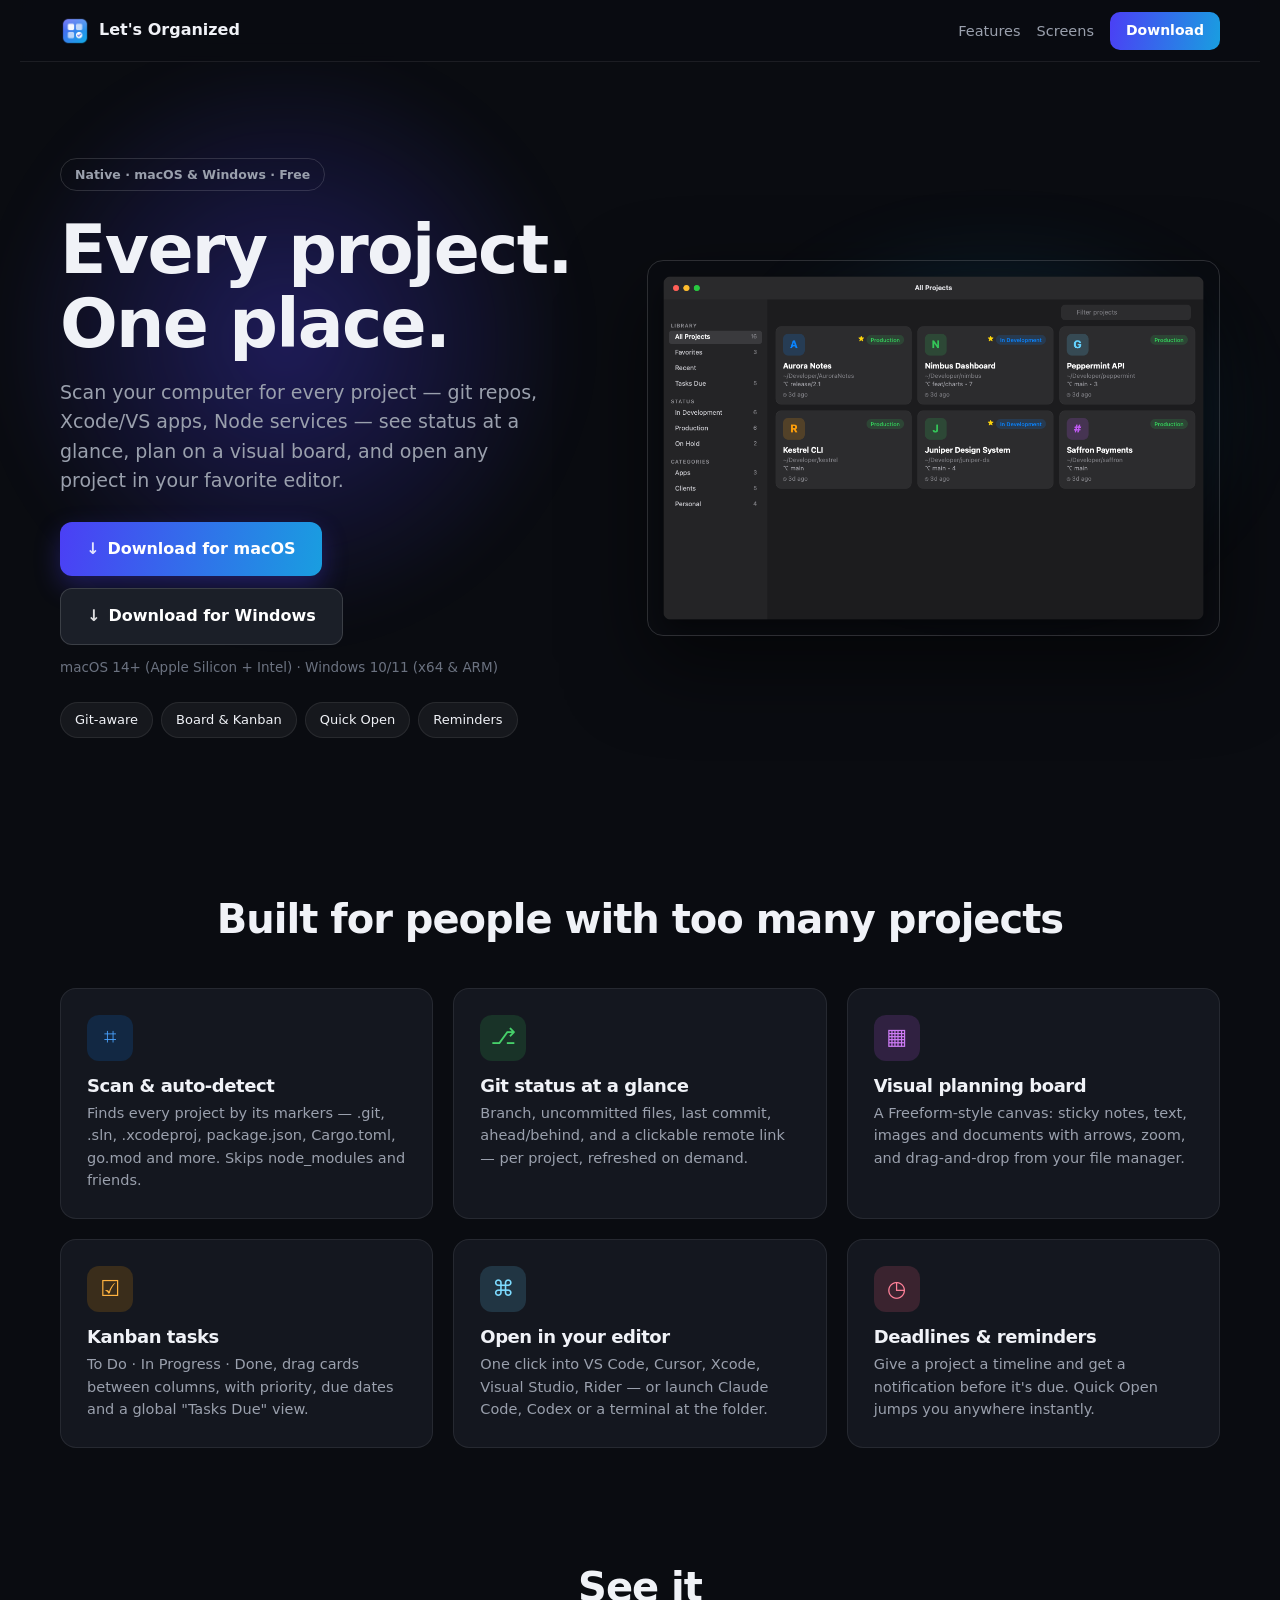
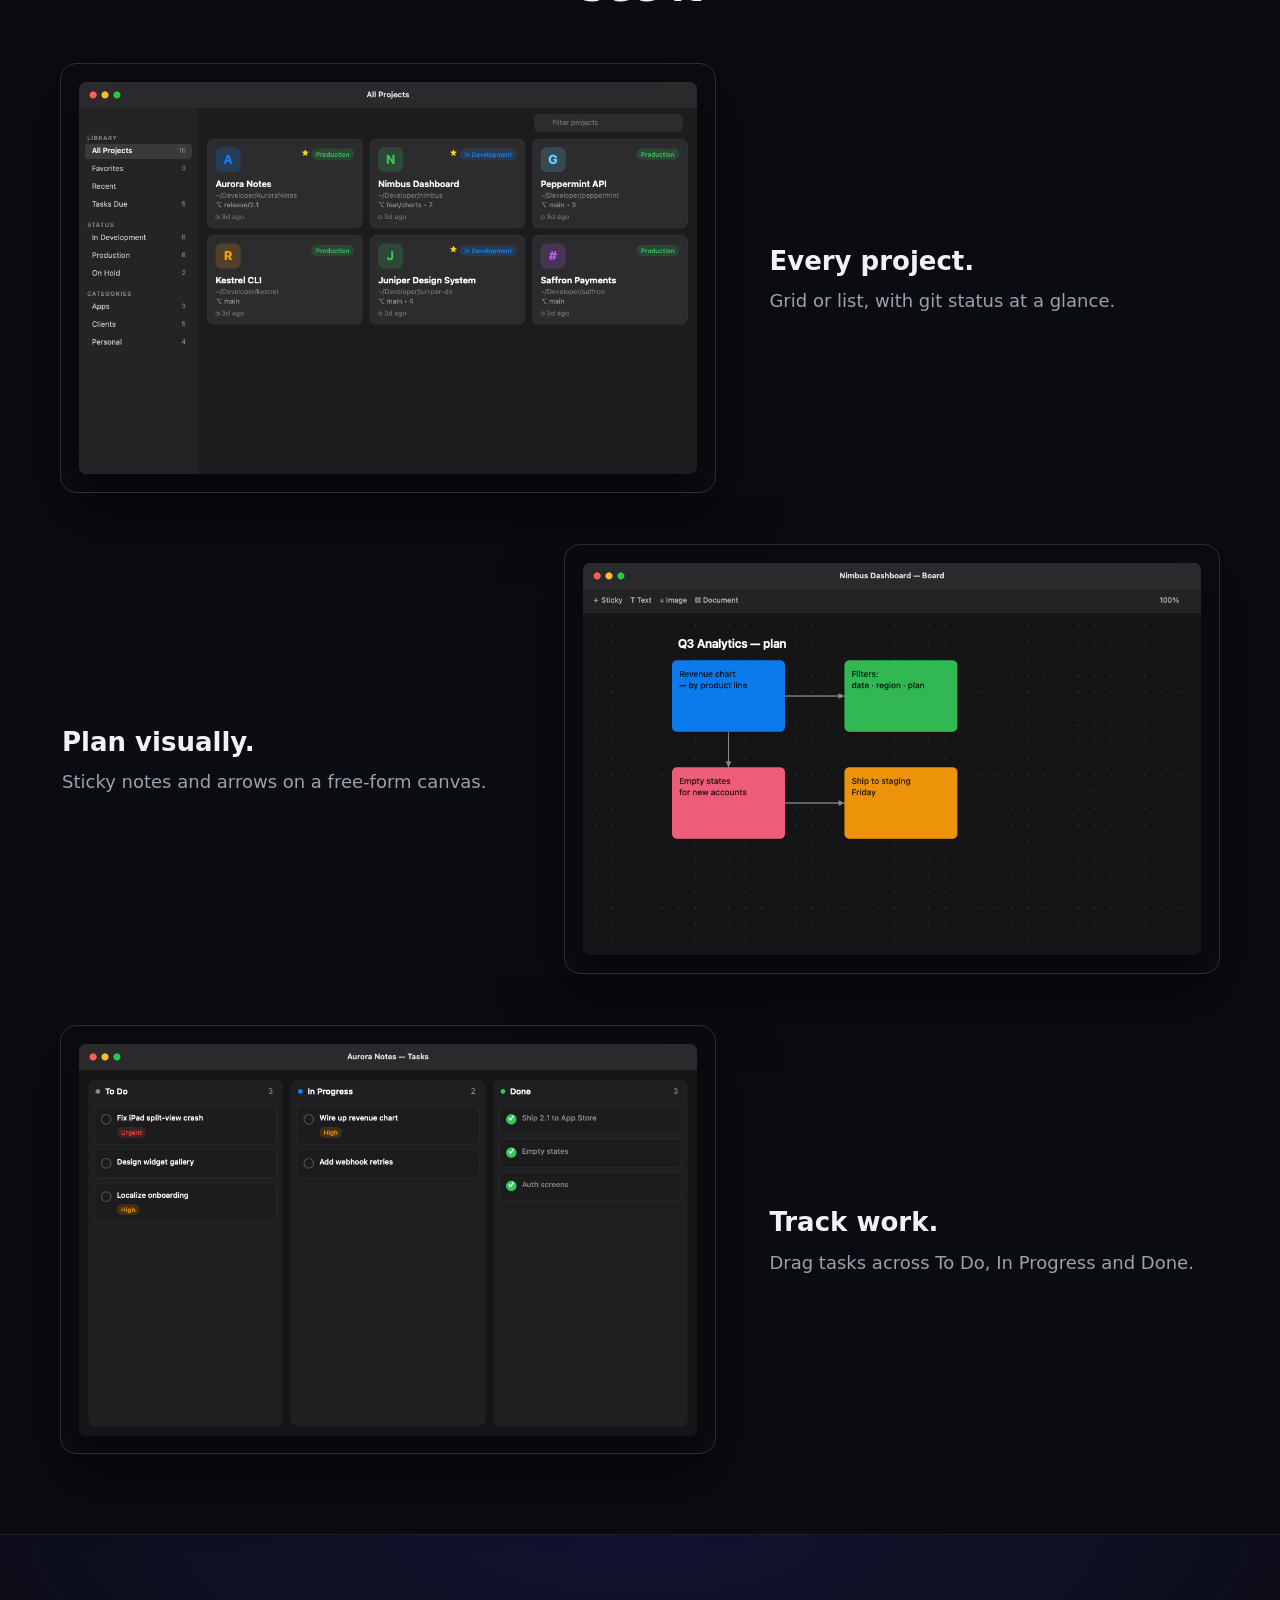
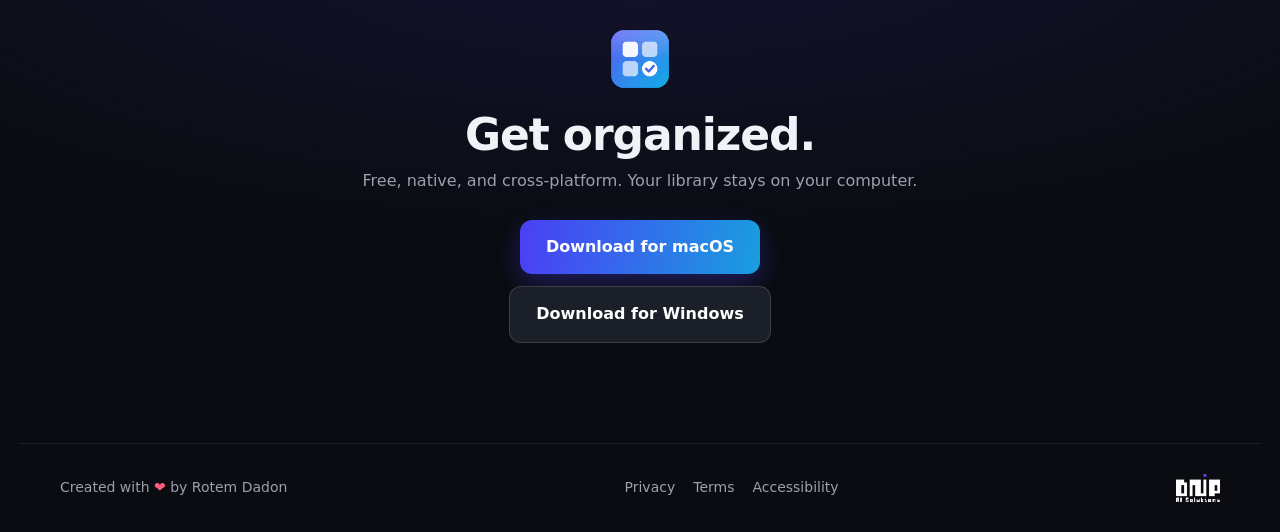
==== commit 0922f3c8: "site: direct-download buttons + custom domain letsorganized.dnp.co.il" ====
--- a/index.html
+++ b/index.html
@@ -22,7 +22,7 @@
   <nav class="nav-links">
     <a href="#features">Features</a>
     <a href="#screens">Screens</a>
-    <a class="btn btn-sm" href="#download">Download</a>
+    <a class="btn btn-sm" id="navDownload" href="#download">Download</a>
   </nav>
 </header>
 
@@ -37,10 +37,10 @@
         project in your favorite editor.
       </p>
       <div class="cta" id="download">
-        <a class="btn btn-lg" href="https://github.com/rotem221/lets-organized-app/releases/latest">
+        <a class="btn btn-lg" href="https://github.com/rotem221/lets-organized-app/releases/latest/download/LetsOrganized-macOS.dmg" download>
           <span class="btn-ic">↓</span> Download for macOS
         </a>
-        <a class="btn btn-lg btn-alt" href="https://github.com/rotem221/lets-organized-app-win/releases/latest">
+        <a class="btn btn-lg btn-alt" href="https://github.com/rotem221/lets-organized-app-win/releases/latest/download/LetsOrganized-win-Setup.exe" download>
           <span class="btn-ic">↓</span> Download for Windows
         </a>
       </div>
@@ -89,8 +89,8 @@
     <h2>Get organized.</h2>
     <p>Free, native, and cross-platform. Your library stays on your computer.</p>
     <div class="cta cta-center">
-      <a class="btn btn-lg" href="https://github.com/rotem221/lets-organized-app/releases/latest">Download for macOS</a>
-      <a class="btn btn-lg btn-alt" href="https://github.com/rotem221/lets-organized-app-win/releases/latest">Download for Windows</a>
+      <a class="btn btn-lg" href="https://github.com/rotem221/lets-organized-app/releases/latest/download/LetsOrganized-macOS.dmg" download>Download for macOS</a>
+      <a class="btn btn-lg btn-alt" href="https://github.com/rotem221/lets-organized-app-win/releases/latest/download/LetsOrganized-win-Setup.exe" download>Download for Windows</a>
     </div>
   </section>
 </main>
@@ -107,5 +107,21 @@
   </a>
 </footer>
 
+<script>
+  // Make the nav "Download" button download directly for the visitor's OS.
+  (function () {
+    var MAC = "https://github.com/rotem221/lets-organized-app/releases/latest/download/LetsOrganized-macOS.dmg";
+    var WIN = "https://github.com/rotem221/lets-organized-app-win/releases/latest/download/LetsOrganized-win-Setup.exe";
+    var ua = (navigator.userAgent + " " + (navigator.platform || "")).toLowerCase();
+    var isWin = ua.indexOf("win") !== -1;
+    var isMac = ua.indexOf("mac") !== -1 || ua.indexOf("iphone") !== -1 || ua.indexOf("ipad") !== -1;
+    var btn = document.getElementById("navDownload");
+    if (btn && (isWin || isMac)) {
+      btn.setAttribute("href", isWin ? WIN : MAC);
+      btn.setAttribute("download", "");
+    }
+  })();
+</script>
+
 </body>
 </html>
--- a/styles.css
+++ b/styles.css
@@ -200,7 +200,25 @@
 @media (min-width: 900px) {
   .hero { grid-template-columns: 1fr 1.08fr; align-items: center; }
   .hero-copy { padding-right: 10px; }
-  .shot-card { flex-basis: min(46%, 480px); }
+
+  /* Desktop "See it": alternating image/description rows, uniform image size */
+  .shots-scroll {
+    flex-direction: column; overflow: visible; scroll-snap-type: none;
+    gap: clamp(30px, 4vw, 52px);
+    max-width: var(--max); margin-inline: auto;
+    padding: 8px var(--pad) 0;
+  }
+  .shot-card {
+    flex: none; display: grid; grid-template-columns: 1.45fr 1fr;
+    gap: clamp(30px, 4vw, 54px); align-items: center;
+  }
+  /* Alternate sides — swap the columns so the IMAGE stays in the wide one
+     (keeps every screenshot the same size). */
+  .shot-card:nth-child(even) { grid-template-columns: 1fr 1.45fr; }
+  .shot-card:nth-child(even) img { grid-column: 2; grid-row: 1; }
+  .shot-card:nth-child(even) figcaption { grid-column: 1; grid-row: 1; }
+  .shot-card figcaption { font-size: 18px; }
+  .shot-card figcaption strong { font-size: clamp(21px, 2.6vw, 26px); margin-bottom: 6px; }
 }
 
 /* ===== Desktop / large ===== */
